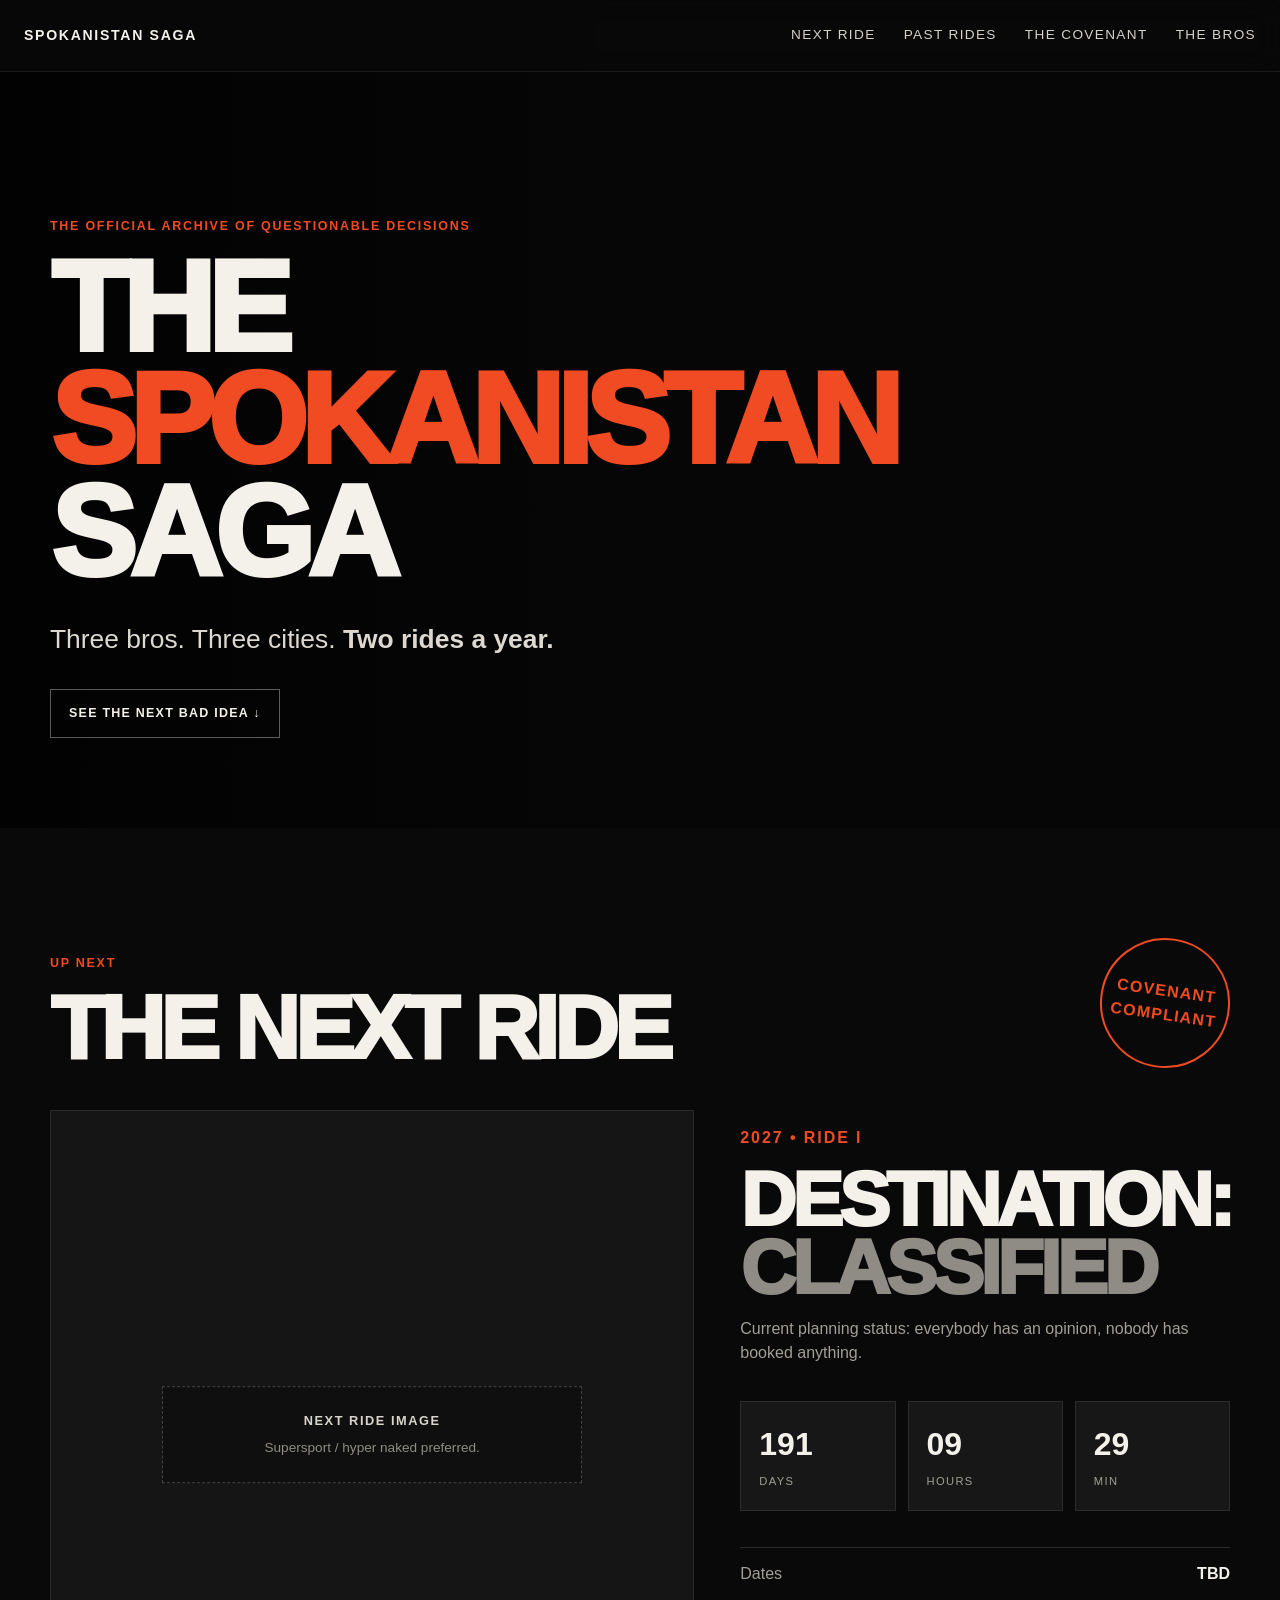
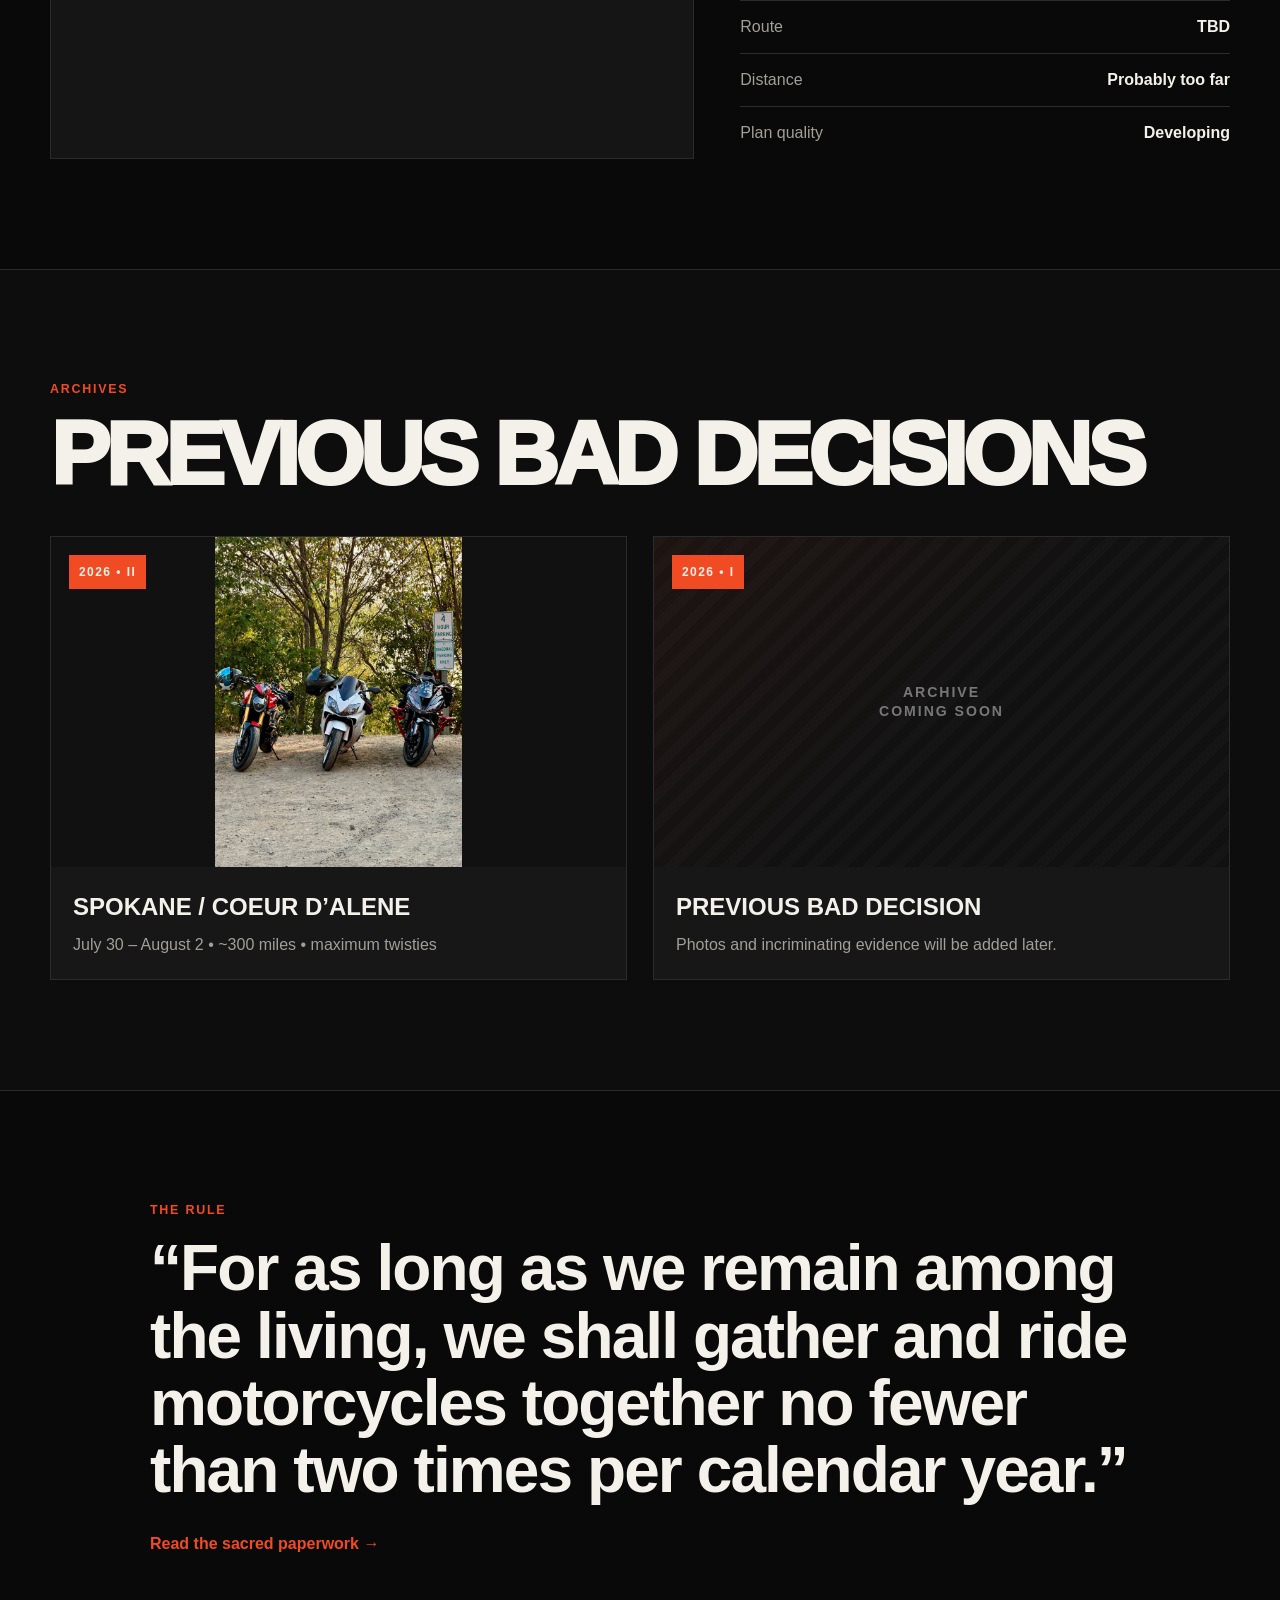
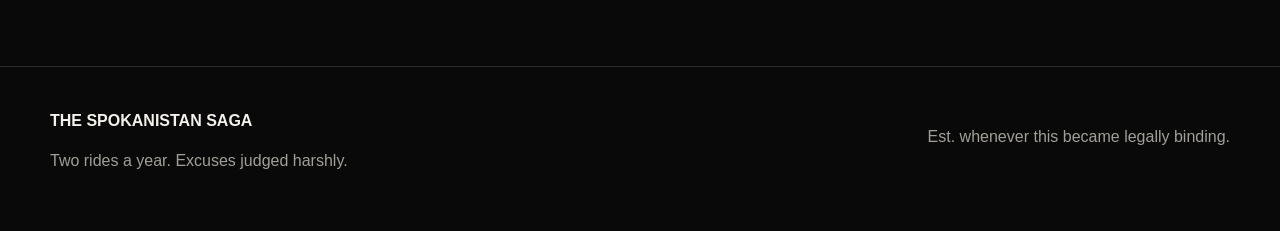
==== index.html @ ca787f43 "Update index.html" ====
<!doctype html>
<html lang="en">
<head>
  <meta charset="utf-8" />
  <meta name="viewport" content="width=device-width, initial-scale=1" />
  <meta name="theme-color" content="#090909" />

  <title>The Spokanistan Saga</title>

  <meta
    name="description"
    content="Three bros. Three cities. Two rides a year. The official archive of the Spokanistan Saga."
  />

  <link rel="stylesheet" href="style.css" />
</head>

<body>

  <header class="site-header">
    <a class="brand" href="index.html">SPOKANISTAN SAGA</a>

    <button class="menu-toggle" aria-label="Toggle menu">
      ☰
    </button>

    <nav class="nav">
      <a href="#next">Next Ride</a>
      <a href="#past">Past Rides</a>
      <a href="covenant.html">The Covenant</a>
      <a href="about.html">The Bros</a>
    </nav>
  </header>


  <main>

    <!-- HERO -->
    <section class="hero">

      <div
        class="hero-bg image-slot"
        data-image="images/2026-spokane-cda-hero.jpg">
      </div>

      <div class="hero-shade"></div>

      <div class="hero-copy wrap">

        <p class="eyebrow">
          THE OFFICIAL ARCHIVE OF QUESTIONABLE DECISIONS
        </p>

        <h1>
          THE<br>
          <span>SPOKANISTAN</span><br>
          SAGA
        </h1>

        <p class="tagline">
          Three bros. Three cities.
          <strong>Two rides a year.</strong>
        </p>

        <a class="button" href="#next">
          See the next bad idea ↓
        </a>

      </div>

    </section>


    <!-- NEXT RIDE -->
    <section id="next" class="section wrap">

      <div class="section-heading split">

        <div>
          <p class="eyebrow">UP NEXT</p>
          <h2>THE NEXT RIDE</h2>
        </div>

        <div class="stamp">
          COVENANT<br>
          COMPLIANT
        </div>

      </div>


      <div class="next-grid">

        <div
          class="next-card image-card image-slot"
          data-image="images/next-ride.jpg">

          <div class="image-note compact">
            <strong>NEXT RIDE IMAGE</strong>
            <span>Supersport / hyper naked preferred.</span>
          </div>

        </div>


        <div class="ride-brief">

          <p class="ride-number">
            2027 • RIDE I
          </p>

          <h3>
            DESTINATION:<br>
            <span>CLASSIFIED</span>
          </h3>

          <p class="muted">
            Current planning status: everybody has an opinion,
            nobody has booked anything.
          </p>


          <div
            class="countdown"
            data-date="2027-06-15T08:00:00-07:00">

            <div>
              <strong id="days">---</strong>
              <span>days</span>
            </div>

            <div>
              <strong id="hours">--</strong>
              <span>hours</span>
            </div>

            <div>
              <strong id="minutes">--</strong>
              <span>min</span>
            </div>

          </div>


          <dl class="stats">

            <div>
              <dt>Dates</dt>
              <dd>TBD</dd>
            </div>

            <div>
              <dt>Route</dt>
              <dd>TBD</dd>
            </div>

            <div>
              <dt>Distance</dt>
              <dd>Probably too far</dd>
            </div>

            <div>
              <dt>Plan quality</dt>
              <dd>Developing</dd>
            </div>

          </dl>

        </div>

      </div>

    </section>


    <!-- PAST RIDES -->
    <section id="past" class="section section-dark">

      <div class="wrap">

        <div class="section-heading">

          <p class="eyebrow">
            ARCHIVES
          </p>

          <h2>
            PREVIOUS BAD DECISIONS
          </h2>

        </div>


        <div class="ride-grid">

          <!-- SPOKANE / CDA -->
          <a
            class="ride-card"
            href="rides/2026-ride-2.html">

            <div
              class="card-photo"
              style="
                min-height: 330px;
                position: relative;
                background-image: url('images/2026-spokane-cda-bikes.jpg');
                background-size: contain;
                background-repeat: no-repeat;
                background-position: center;
                background-color: #111111;
              ">

              <span class="card-year">
                2026 • II
              </span>

            </div>


            <div class="card-copy">

              <h3>
                Spokane / Coeur d’Alene
              </h3>

              <p>
                July 30 – August 2 • ~300 miles • maximum twisties
              </p>

            </div>

          </a>


          <!-- PREVIOUS RIDE -->
          <div class="ride-card archive-card">

            <div class="card-photo archive-placeholder">

              <span class="card-year">
                2026 • I
              </span>

              <span class="archive-mark">
                ARCHIVE<br>
                COMING SOON
              </span>

            </div>


            <div class="card-copy">

              <h3>
                Previous bad decision
              </h3>

              <p>
                Photos and incriminating evidence will be added later.
              </p>

            </div>

          </div>

        </div>

      </div>

    </section>


    <!-- COVENANT -->
    <section class="section wrap manifesto">

      <p class="eyebrow">
        THE RULE
      </p>

      <blockquote>
        “For as long as we remain among the living,
        we shall gather and ride motorcycles together
        no fewer than two times per calendar year.”
      </blockquote>

      <a
        class="text-link"
        href="covenant.html">
        Read the sacred paperwork →
      </a>

    </section>

  </main>


  <!-- FOOTER -->
  <footer class="footer">

    <div class="wrap footer-grid">

      <div>

        <strong>
          THE SPOKANISTAN SAGA
        </strong>

        <p>
          Two rides a year. Excuses judged harshly.
        </p>

      </div>

      <p>
        Est. whenever this became legally binding.
      </p>

    </div>

  </footer>


  <script src="script.js"></script>

</body>
</html>
---- style.css ----
:root {
  --bg: #090909;
  --bg-2: #111111;
  --panel: #171717;
  --text: #f4f1ea;
  --muted: #a29f98;
  --line: #2b2b2b;
  --accent: #f04b23;
  --max: 1180px;
}

* { box-sizing: border-box; }
html { scroll-behavior: smooth; }
body {
  margin: 0;
  background: var(--bg);
  color: var(--text);
  font-family: Arial, Helvetica, sans-serif;
  line-height: 1.5;
}
a { color: inherit; text-decoration: none; }
img { max-width: 100%; display: block; }
.wrap { width: min(calc(100% - 40px), var(--max)); margin: 0 auto; }

.site-header {
  position: fixed;
  top: 0;
  left: 0;
  right: 0;
  z-index: 20;
  height: 72px;
  padding: 0 24px;
  display: flex;
  align-items: center;
  justify-content: space-between;
  border-bottom: 1px solid rgba(255,255,255,.08);
  background: rgba(9,9,9,.82);
  backdrop-filter: blur(14px);
}
.brand { font-weight: 900; letter-spacing: .12em; font-size: .88rem; }
.nav { display: flex; gap: 28px; font-size: .85rem; text-transform: uppercase; letter-spacing: .1em; }
.nav a { color: #d4d1ca; }
.nav a:hover { color: white; }
.menu-toggle { display: none; background: none; color: white; border: 0; font-size: 1.4rem; }

.hero {
  min-height: 92vh;
  position: relative;
  display: grid;
  align-items: end;
  overflow: hidden;
}
.hero-bg {
  position: absolute;
  inset: 0;
  background:
    radial-gradient(circle at 70% 35%, rgba(240,75,35,.18), transparent 27%),
    linear-gradient(120deg, #202020 0%, #111 45%, #050505 100%);
  background-size: cover;
  background-position: center;
}
.hero-shade {
  position: absolute;
  inset: 0;
  background: linear-gradient(90deg, rgba(0,0,0,.78) 0%, rgba(0,0,0,.35) 52%, rgba(0,0,0,.35) 100%), linear-gradient(0deg, #090909 0%, transparent 38%);
}
.hero-copy { position: relative; z-index: 2; padding: 150px 0 90px; }
.eyebrow { margin: 0 0 16px; color: var(--accent); font-weight: 900; letter-spacing: .14em; font-size: .78rem; }
.hero h1, h2, .ride-brief h3 {
  text-transform: uppercase;
  letter-spacing: -.055em;
  line-height: .88;
  margin: 0;
  font-weight: 950;
}
.hero h1 { font-size: clamp(4rem, 10vw, 9rem); max-width: 900px; }
.hero h1 span { color: var(--accent); }
.tagline { font-size: clamp(1.15rem, 2.2vw, 1.65rem); margin: 30px 0; color: #ddd9d1; }
.button {
  display: inline-block;
  border: 1px solid rgba(255,255,255,.35);
  padding: 14px 18px;
  text-transform: uppercase;
  letter-spacing: .1em;
  font-size: .78rem;
  font-weight: 800;
}
.button:hover { background: var(--text); color: var(--bg); }

.section { padding: 110px 0; }
.section-dark { padding: 110px 0; background: #0d0d0d; border-block: 1px solid var(--line); }
.section-heading { margin-bottom: 42px; }
.section-heading h2 { font-size: clamp(2.6rem, 7vw, 5.8rem); }
.split { display: flex; justify-content: space-between; align-items: end; gap: 32px; }
.stamp {
  width: 130px;
  height: 130px;
  border: 2px solid var(--accent);
  border-radius: 50%;
  color: var(--accent);
  display: grid;
  place-items: center;
  text-align: center;
  font-weight: 900;
  letter-spacing: .08em;
  transform: rotate(8deg);
}

.next-grid { display: grid; grid-template-columns: 1.25fr .75fr; gap: 46px; align-items: stretch; }
.image-card { min-height: 520px; border: 1px solid var(--line); }
.image-slot {
  background-color: #151515;
  background-size: cover;
  background-position: center;
  position: relative;
}
.image-note {
  position: absolute;
  inset: 50% auto auto 50%;
  transform: translate(-50%,-50%);
  text-align: center;
  width: min(80%, 420px);
  color: #8f8c86;
  border: 1px dashed #444;
  padding: 24px;
  background: rgba(0,0,0,.28);
}
.image-note strong { display:block; color:#d9d5cc; letter-spacing:.12em; font-size:.8rem; margin-bottom:8px; }
.image-note.compact { font-size:.85rem; }
.ride-number { color: var(--accent); font-weight: 900; letter-spacing: .12em; }
.ride-brief h3 { font-size: clamp(3rem, 6vw, 5.5rem); }
.ride-brief h3 span { color: #8f8c86; }
.muted { color: var(--muted); }
.countdown { display: grid; grid-template-columns: repeat(3, 1fr); gap: 12px; margin: 36px 0; }
.countdown div { padding: 18px; background: var(--panel); border: 1px solid var(--line); }
.countdown strong { display:block; font-size:2rem; }
.countdown span { color:var(--muted); text-transform:uppercase; font-size:.7rem; letter-spacing:.12em; }
.stats { margin: 0; }
.stats div { display:flex; justify-content:space-between; gap:16px; padding:14px 0; border-top:1px solid var(--line); }
.stats dt { color:var(--muted); }
.stats dd { margin:0; text-align:right; font-weight:700; }

.ride-grid { display:grid; grid-template-columns:repeat(2,1fr); gap:26px; }
.ride-card { background:var(--panel); border:1px solid var(--line); transition:.2s ease; }
.ride-card:hover { transform: translateY(-4px); border-color:#444; }
.card-photo { min-height:330px; background:linear-gradient(135deg,#222,#0b0b0b); }
.card-year { position:absolute; left:18px; top:18px; padding:8px 10px; background:var(--accent); font-size:.75rem; font-weight:900; letter-spacing:.12em; }
.card-copy { padding:22px; }
.card-copy h3 { margin:0 0 8px; text-transform:uppercase; font-size:1.5rem; }
.card-copy p { margin:0; color:var(--muted); }

.manifesto { max-width: 980px; }
blockquote { margin: 0; font-size: clamp(2rem, 5vw, 4rem); line-height: 1.05; font-weight: 900; letter-spacing: -.03em; }
.text-link { display:inline-block; margin-top:28px; color:var(--accent); font-weight:800; }

.footer { border-top:1px solid var(--line); padding:42px 0; color:var(--muted); }
.footer strong { color:var(--text); }
.footer-grid { display:flex; justify-content:space-between; gap:28px; }

.page-hero { padding: 160px 0 70px; border-bottom:1px solid var(--line); }
.page-hero h1 { font-size:clamp(3.3rem,8vw,7rem); line-height:.9; margin:0; text-transform:uppercase; letter-spacing:-.05em; }
.prose { width:min(calc(100% - 40px), 850px); margin:0 auto; padding:80px 0 120px; }
.prose p { color:#d0ccc4; font-size:1.08rem; }
.prose h2 { margin-top:56px; font-size:2.3rem; }
.signature-grid { display:grid; grid-template-columns:repeat(3,1fr); gap:24px; margin-top:60px; }
.signature { border-top:1px solid #777; padding-top:10px; color:var(--muted); }

.ride-page-grid { display:grid; grid-template-columns: 1fr 1fr; gap:28px; }
.ride-page-grid .image-card { min-height:360px; }

@media (max-width: 760px) {
  .site-header { height:64px; }
  .menu-toggle { display:block; }
  .nav { display:none; position:absolute; top:64px; left:0; right:0; padding:20px 24px; background:#0b0b0b; border-bottom:1px solid var(--line); flex-direction:column; gap:18px; }
  .nav.open { display:flex; }
  .hero { min-height: 88vh; }
  .hero-copy { padding-bottom:60px; }
  .section, .section-dark { padding:80px 0; }
  .next-grid, .ride-grid, .ride-page-grid { grid-template-columns:1fr; }
  .image-card { min-height:360px; }
  .split { align-items:flex-start; }
  .stamp { width:92px; height:92px; font-size:.7rem; flex:0 0 auto; }
  .footer-grid { flex-direction:column; }
  .signature-grid { grid-template-columns:1fr; gap:40px; }
}

.page-lead {
  max-width: 760px;
  margin: 24px 0 0;
  color: var(--muted);
  font-size: clamp(1.05rem, 2vw, 1.35rem);
}
.ride-main-photo { min-height: 560px; background-position: center 56%; }
.gallery-landscape { background-position: center 56%; }
.gallery-portrait { background-position: center 42%; }
.archive-placeholder {
  min-height: 330px;
  position: relative;
  display: grid;
  place-items: center;
  background:
    linear-gradient(135deg, rgba(240,75,35,.06), transparent 55%),
    repeating-linear-gradient(-45deg, #111 0, #111 10px, #151515 10px, #151515 20px);
}
.archive-mark {
  color: #777;
  font-weight: 900;
  letter-spacing: .14em;
  text-align: center;
  line-height: 1.35;
  font-size: .88rem;
}
.archive-card { cursor: default; }
.archive-card:hover { transform: none; border-color: var(--line); }

@media (max-width: 760px) {
  .ride-main-photo { min-height: 390px; }
}
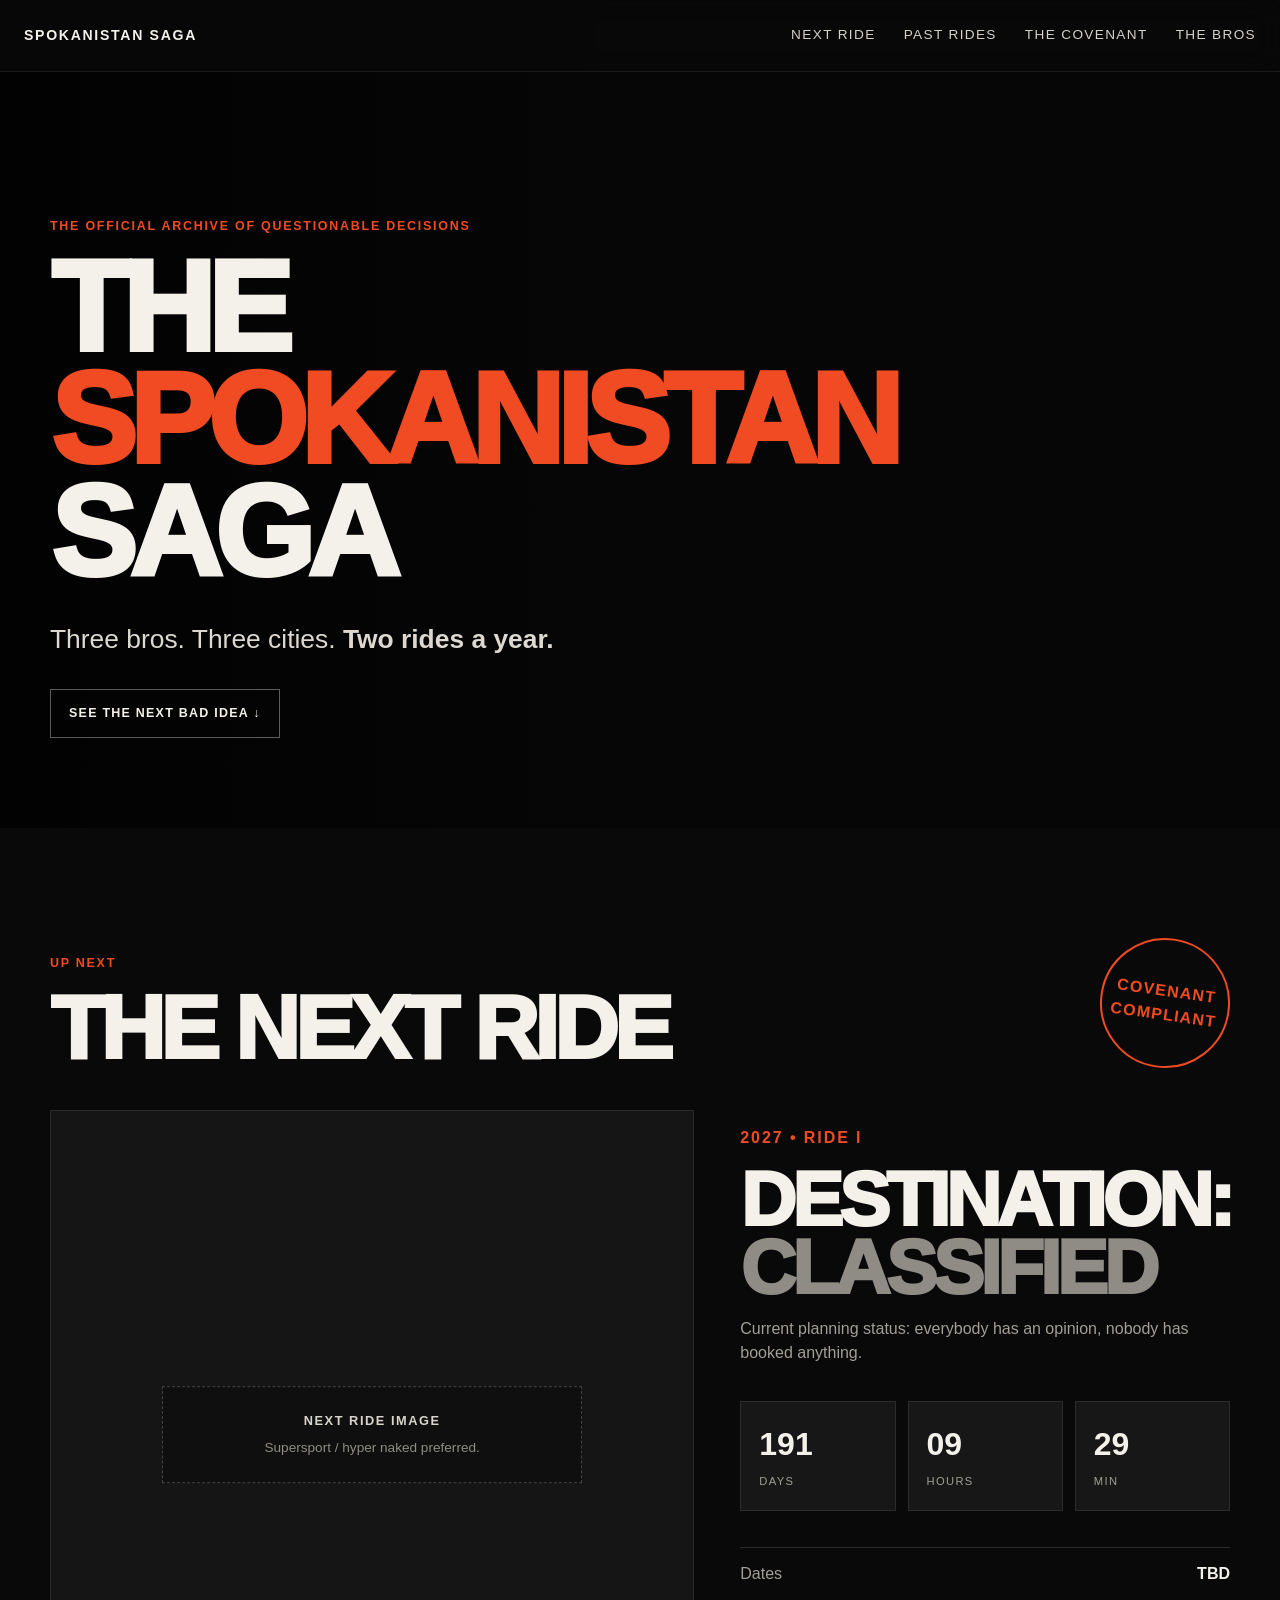
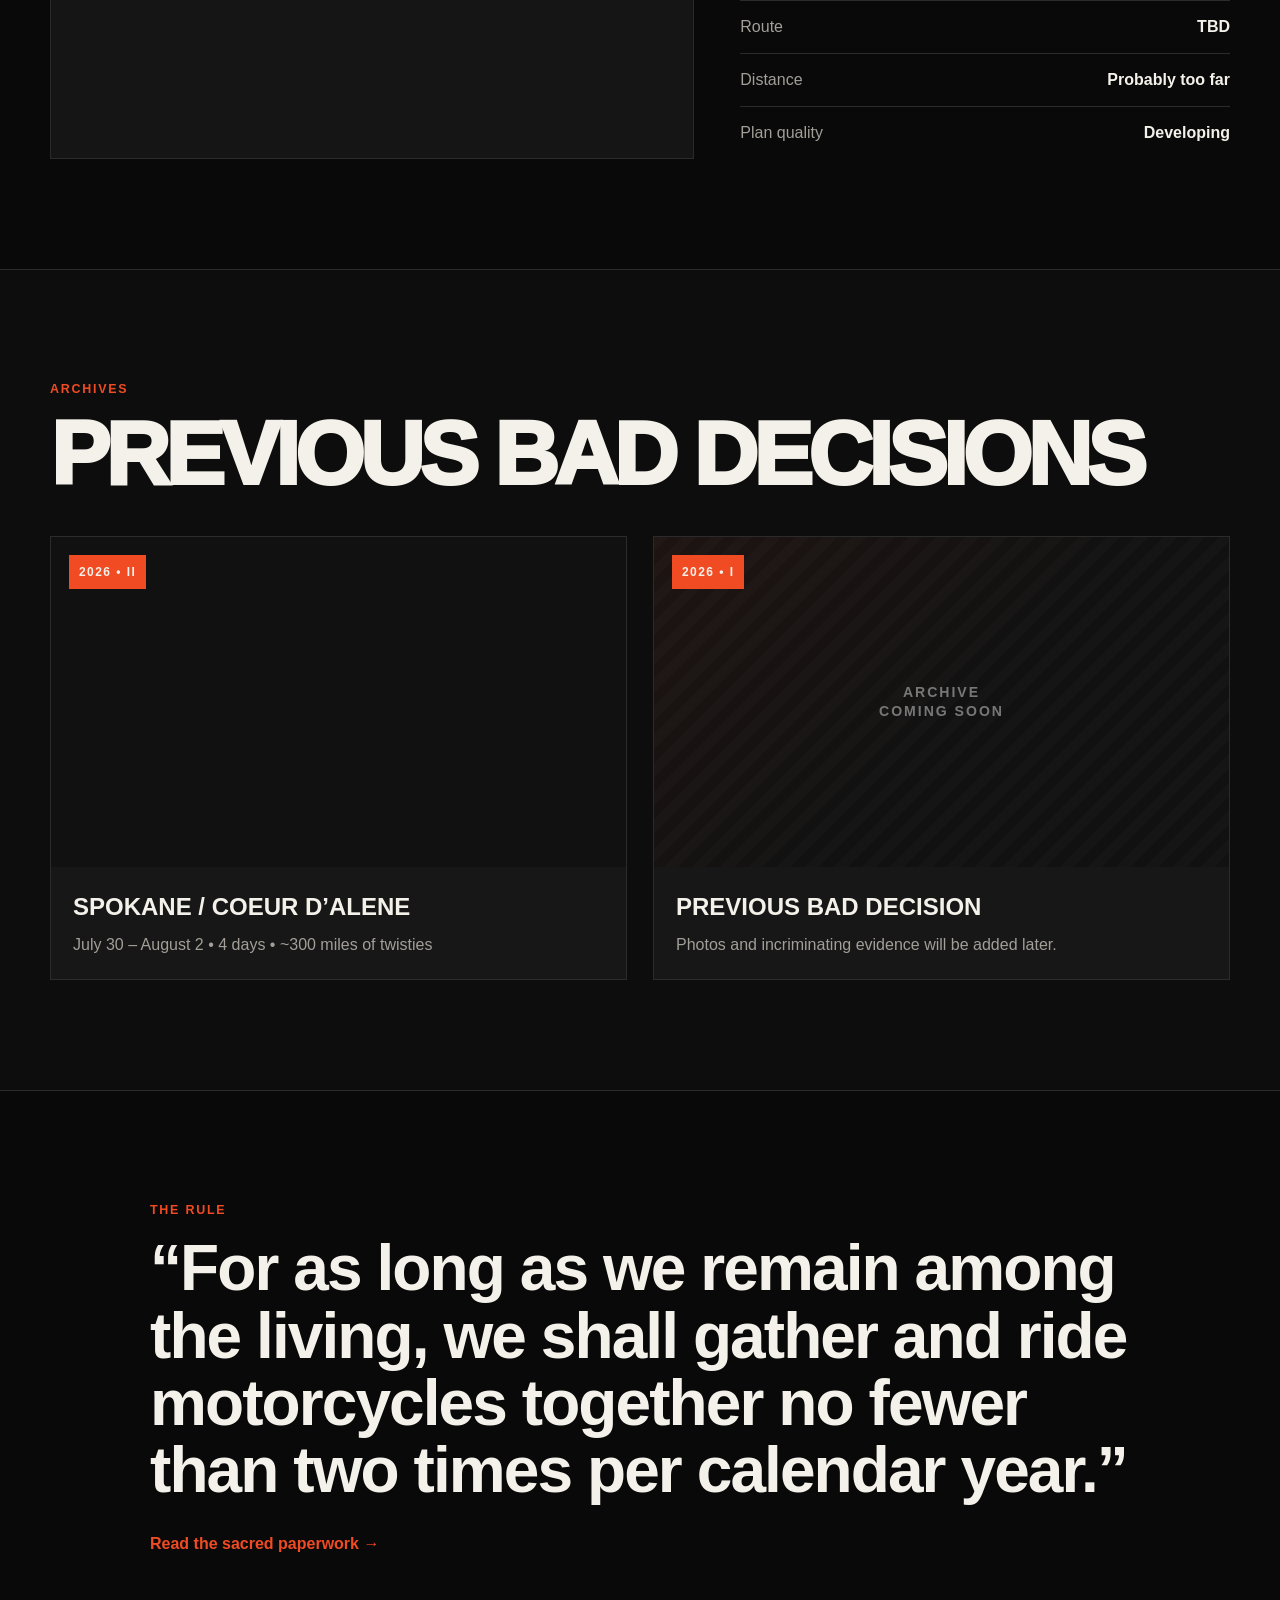
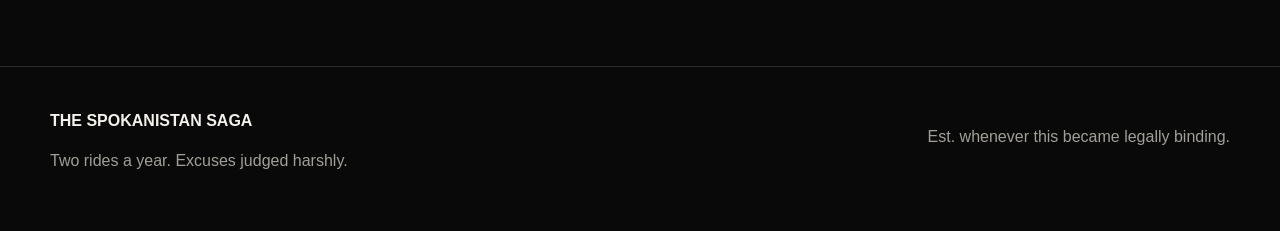
==== commit c3ced6c5: "Update index.html" ====
--- a/index.html
+++ b/index.html
@@ -4,25 +4,19 @@
   <meta charset="utf-8" />
   <meta name="viewport" content="width=device-width, initial-scale=1" />
   <meta name="theme-color" content="#090909" />
-
   <title>The Spokanistan Saga</title>
-
   <meta
     name="description"
     content="Three bros. Three cities. Two rides a year. The official archive of the Spokanistan Saga."
   />
-
   <link rel="stylesheet" href="style.css" />
 </head>
-
 <body>
 
   <header class="site-header">
     <a class="brand" href="index.html">SPOKANISTAN SAGA</a>
 
-    <button class="menu-toggle" aria-label="Toggle menu">
-      ☰
-    </button>
+    <button class="menu-toggle" aria-label="Toggle menu">☰</button>
 
     <nav class="nav">
       <a href="#next">Next Ride</a>
@@ -32,295 +26,120 @@
     </nav>
   </header>
 
-
   <main>
 
-    <!-- HERO -->
     <section class="hero">
-
-      <div
-        class="hero-bg image-slot"
-        data-image="images/2026-spokane-cda-hero.jpg">
-      </div>
-
+      <div class="hero-bg image-slot" data-image="images/2026-spokane-cda-hero.jpg"></div>
       <div class="hero-shade"></div>
 
       <div class="hero-copy wrap">
-
-        <p class="eyebrow">
-          THE OFFICIAL ARCHIVE OF QUESTIONABLE DECISIONS
-        </p>
-
-        <h1>
-          THE<br>
-          <span>SPOKANISTAN</span><br>
-          SAGA
-        </h1>
-
-        <p class="tagline">
-          Three bros. Three cities.
-          <strong>Two rides a year.</strong>
-        </p>
-
-        <a class="button" href="#next">
-          See the next bad idea ↓
-        </a>
-
+        <p class="eyebrow">THE OFFICIAL ARCHIVE OF QUESTIONABLE DECISIONS</p>
+        <h1>THE<br><span>SPOKANISTAN</span><br>SAGA</h1>
+        <p class="tagline">Three bros. Three cities. <strong>Two rides a year.</strong></p>
+        <a class="button" href="#next">See the next bad idea ↓</a>
       </div>
-
     </section>
 
-
-    <!-- NEXT RIDE -->
     <section id="next" class="section wrap">
-
       <div class="section-heading split">
-
         <div>
           <p class="eyebrow">UP NEXT</p>
           <h2>THE NEXT RIDE</h2>
         </div>
-
-        <div class="stamp">
-          COVENANT<br>
-          COMPLIANT
-        </div>
-
+        <div class="stamp">COVENANT<br>COMPLIANT</div>
       </div>
 
-
       <div class="next-grid">
-
-        <div
-          class="next-card image-card image-slot"
-          data-image="images/next-ride.jpg">
-
+        <div class="next-card image-card image-slot" data-image="images/next-ride.jpg">
           <div class="image-note compact">
             <strong>NEXT RIDE IMAGE</strong>
             <span>Supersport / hyper naked preferred.</span>
           </div>
-
         </div>
 
+        <div class="ride-brief">
+          <p class="ride-number">2027 • RIDE I</p>
+          <h3>DESTINATION:<br><span>CLASSIFIED</span></h3>
+          <p class="muted">Current planning status: everybody has an opinion, nobody has booked anything.</p>
 
-        <div class="ride-brief">
-
-          <p class="ride-number">
-            2027 • RIDE I
-          </p>
-
-          <h3>
-            DESTINATION:<br>
-            <span>CLASSIFIED</span>
-          </h3>
-
-          <p class="muted">
-            Current planning status: everybody has an opinion,
-            nobody has booked anything.
-          </p>
-
-
-          <div
-            class="countdown"
-            data-date="2027-06-15T08:00:00-07:00">
-
-            <div>
-              <strong id="days">---</strong>
-              <span>days</span>
-            </div>
-
-            <div>
-              <strong id="hours">--</strong>
-              <span>hours</span>
-            </div>
-
-            <div>
-              <strong id="minutes">--</strong>
-              <span>min</span>
-            </div>
-
+          <div class="countdown" data-date="2027-06-15T08:00:00-07:00">
+            <div><strong id="days">---</strong><span>days</span></div>
+            <div><strong id="hours">--</strong><span>hours</span></div>
+            <div><strong id="minutes">--</strong><span>min</span></div>
           </div>
 
+          <dl class="stats">
+            <div><dt>Dates</dt><dd>TBD</dd></div>
+            <div><dt>Route</dt><dd>TBD</dd></div>
+            <div><dt>Distance</dt><dd>Probably too far</dd></div>
+            <div><dt>Plan quality</dt><dd>Developing</dd></div>
+          </dl>
+        </div>
+      </div>
+    </section>
 
-          <dl class="stats">
-
-            <div>
-              <dt>Dates</dt>
-              <dd>TBD</dd>
-            </div>
-
-            <div>
-              <dt>Route</dt>
-              <dd>TBD</dd>
-            </div>
-
-            <div>
-              <dt>Distance</dt>
-              <dd>Probably too far</dd>
-            </div>
-
-            <div>
-              <dt>Plan quality</dt>
-              <dd>Developing</dd>
-            </div>
-
-          </dl>
-
+    <section id="past" class="section section-dark">
+      <div class="wrap">
+        <div class="section-heading">
+          <p class="eyebrow">ARCHIVES</p>
+          <h2>PREVIOUS BAD DECISIONS</h2>
         </div>
 
-      </div>
-
-    </section>
-
-
-    <!-- PAST RIDES -->
-    <section id="past" class="section section-dark">
-
-      <div class="wrap">
-
-        <div class="section-heading">
-
-          <p class="eyebrow">
-            ARCHIVES
-          </p>
-
-          <h2>
-            PREVIOUS BAD DECISIONS
-          </h2>
-
-        </div>
-
-
         <div class="ride-grid">
-
-          <!-- SPOKANE / CDA -->
-          <a
-            class="ride-card"
-            href="rides/2026-ride-2.html">
-
+          <a class="ride-card" href="rides/2026-ride-2.html">
             <div
               class="card-photo"
               style="
                 min-height: 330px;
                 position: relative;
-                background-image: url('images/2026-spokane-cda-bikes.jpg');
+                background-image: url('images/2026-spokane-cda-card.jpg');
                 background-size: contain;
                 background-repeat: no-repeat;
                 background-position: center;
                 background-color: #111111;
-              ">
-
-              <span class="card-year">
-                2026 • II
-              </span>
-
+              "
+            >
+              <span class="card-year">2026 • II</span>
             </div>
 
-
             <div class="card-copy">
-
-              <h3>
-                Spokane / Coeur d’Alene
-              </h3>
-
-              <p>
-                July 30 – August 2 • ~300 miles • maximum twisties
-              </p>
-
+              <h3>Spokane / Coeur d’Alene</h3>
+              <p>July 30 – August 2 • 4 days • ~300 miles of twisties</p>
             </div>
-
           </a>
 
-
-          <!-- PREVIOUS RIDE -->
           <div class="ride-card archive-card">
-
             <div class="card-photo archive-placeholder">
-
-              <span class="card-year">
-                2026 • I
-              </span>
-
-              <span class="archive-mark">
-                ARCHIVE<br>
-                COMING SOON
-              </span>
-
+              <span class="card-year">2026 • I</span>
+              <span class="archive-mark">ARCHIVE<br>COMING SOON</span>
             </div>
-
-
             <div class="card-copy">
-
-              <h3>
-                Previous bad decision
-              </h3>
-
-              <p>
-                Photos and incriminating evidence will be added later.
-              </p>
-
+              <h3>Previous bad decision</h3>
+              <p>Photos and incriminating evidence will be added later.</p>
             </div>
-
           </div>
-
         </div>
-
       </div>
-
     </section>
 
-
-    <!-- COVENANT -->
     <section class="section wrap manifesto">
-
-      <p class="eyebrow">
-        THE RULE
-      </p>
-
-      <blockquote>
-        “For as long as we remain among the living,
-        we shall gather and ride motorcycles together
-        no fewer than two times per calendar year.”
-      </blockquote>
-
-      <a
-        class="text-link"
-        href="covenant.html">
-        Read the sacred paperwork →
-      </a>
-
+      <p class="eyebrow">THE RULE</p>
+      <blockquote>“For as long as we remain among the living, we shall gather and ride motorcycles together no fewer than two times per calendar year.”</blockquote>
+      <a class="text-link" href="covenant.html">Read the sacred paperwork →</a>
     </section>
 
   </main>
 
-
-  <!-- FOOTER -->
   <footer class="footer">
-
     <div class="wrap footer-grid">
-
       <div>
-
-        <strong>
-          THE SPOKANISTAN SAGA
-        </strong>
-
-        <p>
-          Two rides a year. Excuses judged harshly.
-        </p>
-
+        <strong>THE SPOKANISTAN SAGA</strong>
+        <p>Two rides a year. Excuses judged harshly.</p>
       </div>
-
-      <p>
-        Est. whenever this became legally binding.
-      </p>
-
+      <p>Est. whenever this became legally binding.</p>
     </div>
-
   </footer>
 
-
   <script src="script.js"></script>
-
 </body>
 </html>
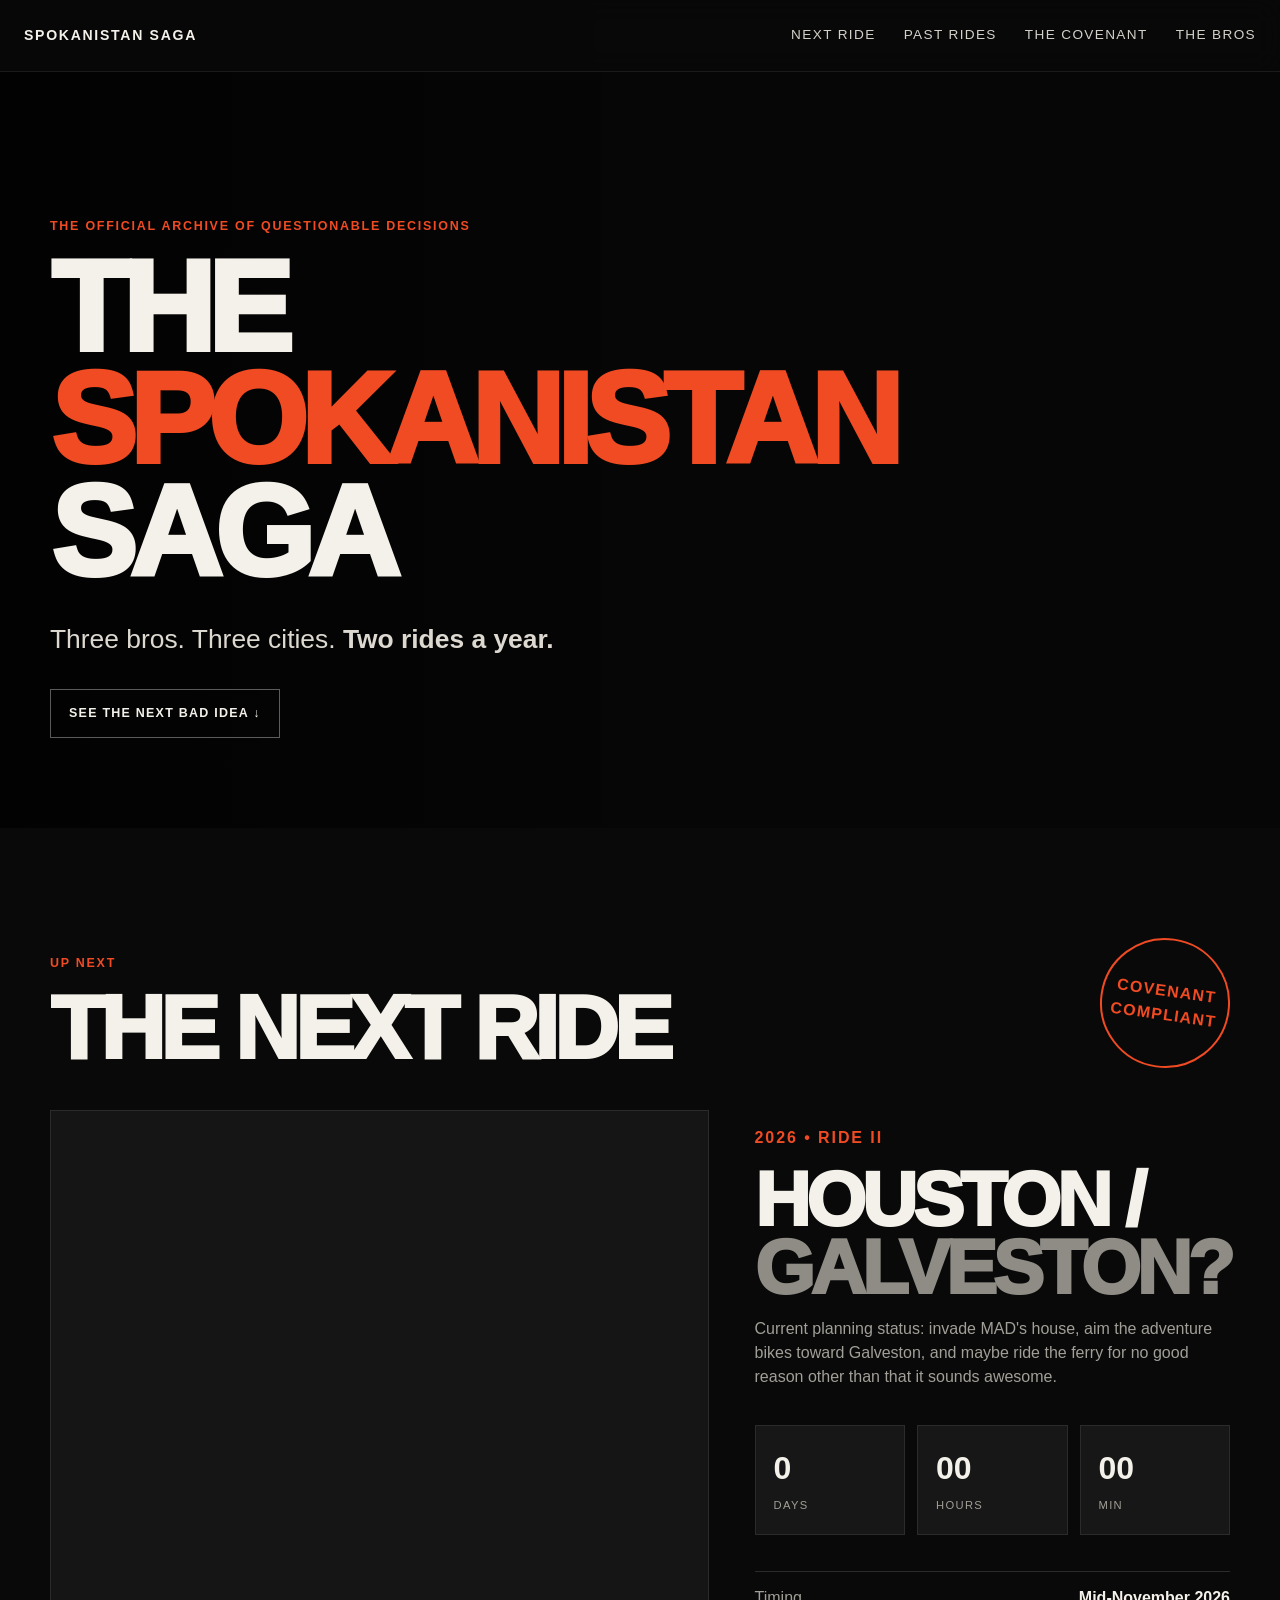
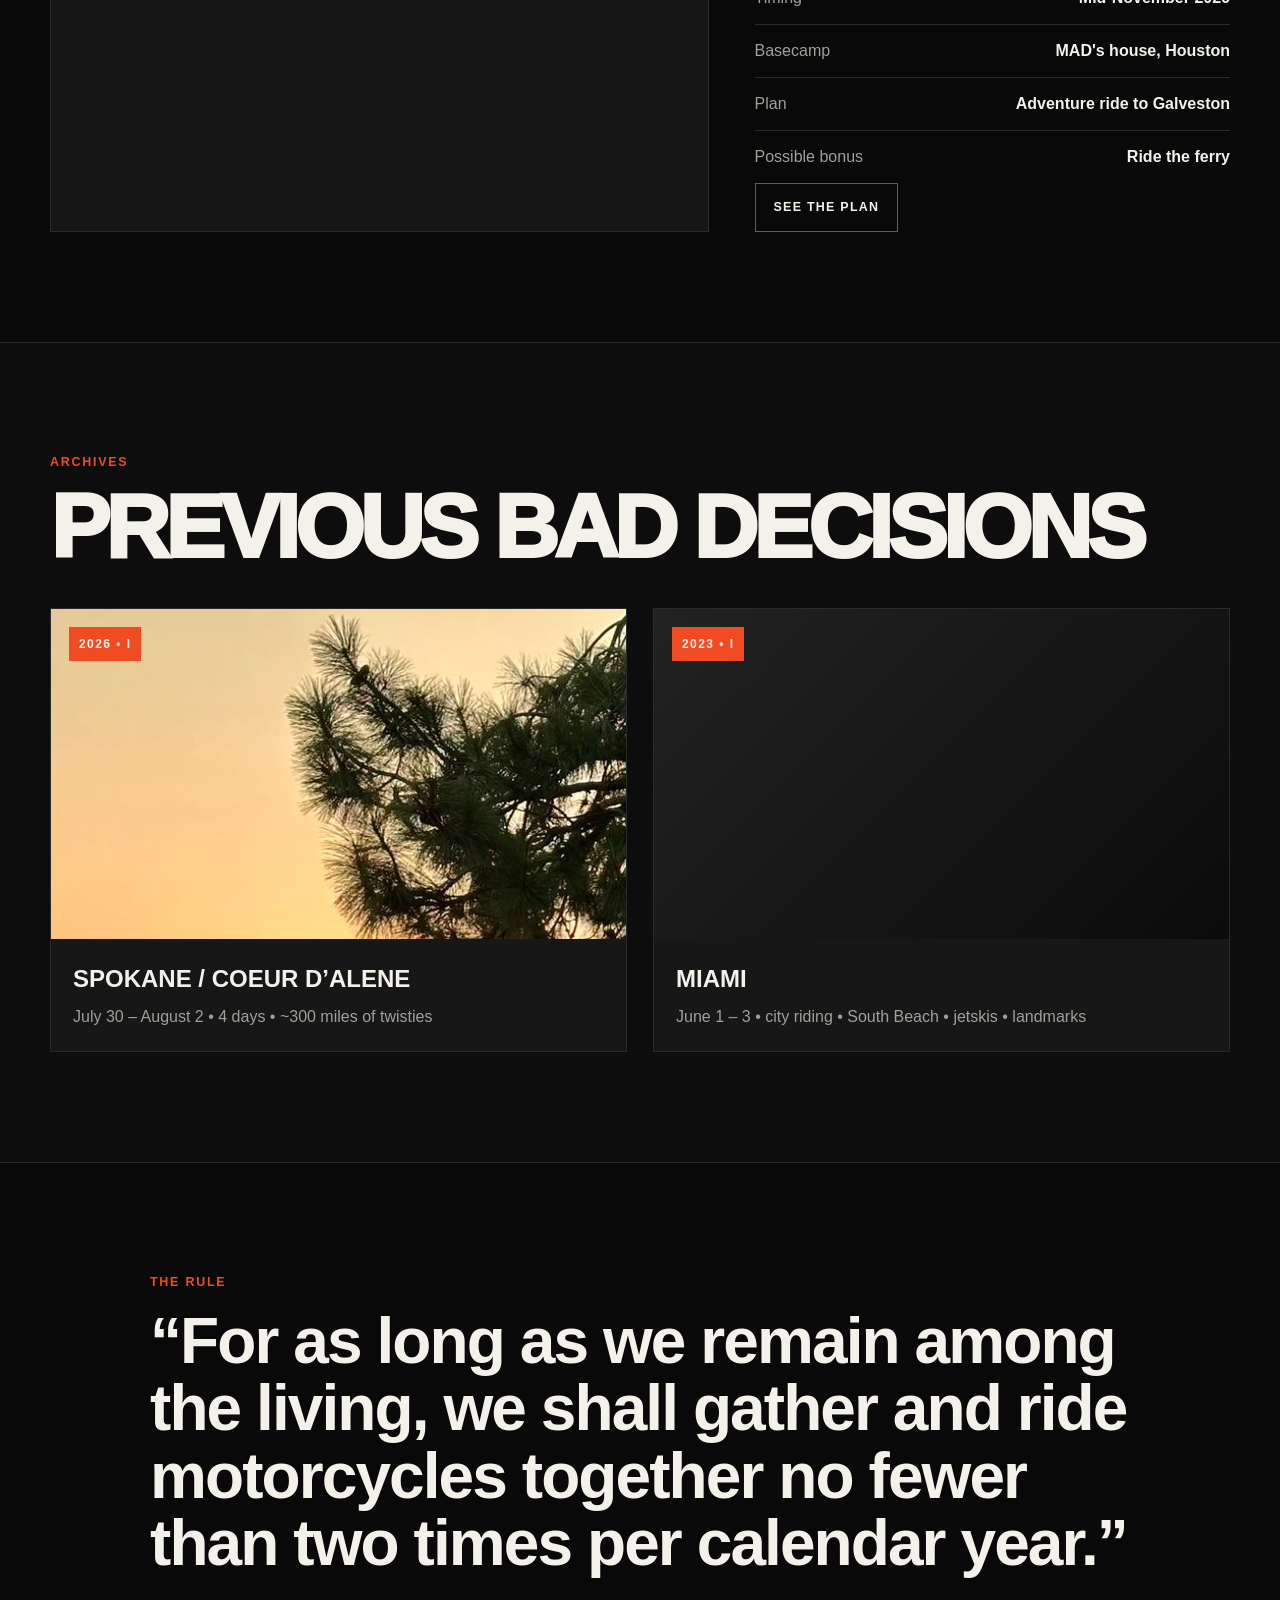
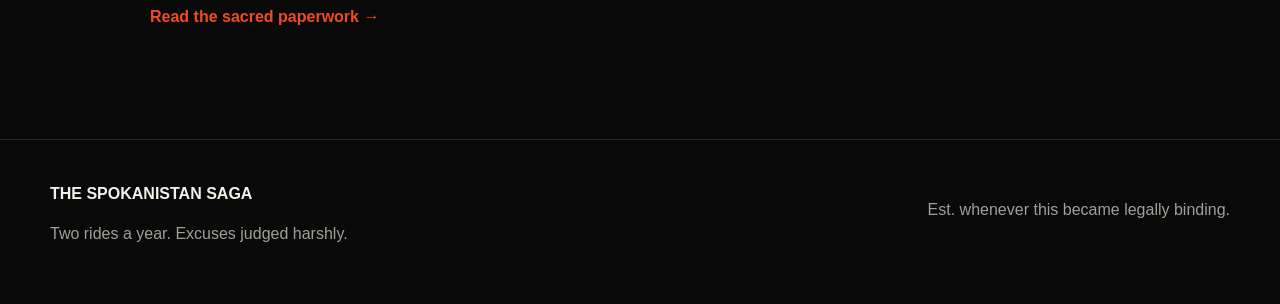
==== commit 3f6dce02: "Add Miami ride and upcoming Texas ride 1" ====
--- a/index.html
+++ b/index.html
@@ -5,19 +5,14 @@
   <meta name="viewport" content="width=device-width, initial-scale=1" />
   <meta name="theme-color" content="#090909" />
   <title>The Spokanistan Saga</title>
-  <meta
-    name="description"
-    content="Three bros. Three cities. Two rides a year. The official archive of the Spokanistan Saga."
-  />
+  <meta name="description" content="Three bros. Three cities. Two rides a year. The official archive of the Spokanistan Saga." />
   <link rel="stylesheet" href="style.css" />
 </head>
 <body>
 
   <header class="site-header">
     <a class="brand" href="index.html">SPOKANISTAN SAGA</a>
-
     <button class="menu-toggle" aria-label="Toggle menu">☰</button>
-
     <nav class="nav">
       <a href="#next">Next Ride</a>
       <a href="#past">Past Rides</a>
@@ -27,11 +22,9 @@
   </header>
 
   <main>
-
     <section class="hero">
       <div class="hero-bg image-slot" data-image="images/2026-spokane-cda-hero.jpg"></div>
       <div class="hero-shade"></div>
-
       <div class="hero-copy wrap">
         <p class="eyebrow">THE OFFICIAL ARCHIVE OF QUESTIONABLE DECISIONS</p>
         <h1>THE<br><span>SPOKANISTAN</span><br>SAGA</h1>
@@ -50,30 +43,27 @@
       </div>
 
       <div class="next-grid">
-        <div class="next-card image-card image-slot" data-image="images/next-ride.jpg">
-          <div class="image-note compact">
-            <strong>NEXT RIDE IMAGE</strong>
-            <span>Supersport / hyper naked preferred.</span>
-          </div>
-        </div>
+        <div class="next-card image-card image-slot" data-image="images/2026-texas-adv.png"></div>
 
         <div class="ride-brief">
-          <p class="ride-number">2027 • RIDE I</p>
-          <h3>DESTINATION:<br><span>CLASSIFIED</span></h3>
-          <p class="muted">Current planning status: everybody has an opinion, nobody has booked anything.</p>
+          <p class="ride-number">2026 • RIDE II</p>
+          <h3>HOUSTON /<br><span>GALVESTON?</span></h3>
+          <p class="muted">Current planning status: invade MAD's house, aim the adventure bikes toward Galveston, and maybe ride the ferry for no good reason other than that it sounds awesome.</p>
 
-          <div class="countdown" data-date="2027-06-15T08:00:00-07:00">
+          <div class="countdown" data-date="2026-11-15T08:00:00-08:00">
             <div><strong id="days">---</strong><span>days</span></div>
             <div><strong id="hours">--</strong><span>hours</span></div>
             <div><strong id="minutes">--</strong><span>min</span></div>
           </div>
 
           <dl class="stats">
-            <div><dt>Dates</dt><dd>TBD</dd></div>
-            <div><dt>Route</dt><dd>TBD</dd></div>
-            <div><dt>Distance</dt><dd>Probably too far</dd></div>
-            <div><dt>Plan quality</dt><dd>Developing</dd></div>
+            <div><dt>Timing</dt><dd>Mid-November 2026</dd></div>
+            <div><dt>Basecamp</dt><dd>MAD's house, Houston</dd></div>
+            <div><dt>Plan</dt><dd>Adventure ride to Galveston</dd></div>
+            <div><dt>Possible bonus</dt><dd>Ride the ferry</dd></div>
           </dl>
+
+          <a class="button" href="rides/2026-ride-2.html">See the plan</a>
         </div>
       </div>
     </section>
@@ -86,38 +76,25 @@
         </div>
 
         <div class="ride-grid">
-          <a class="ride-card" href="rides/2026-ride-2.html">
-            <div
-              class="card-photo"
-              style="
-                min-height: 330px;
-                position: relative;
-                background-image: url('images/2026-spokane-cda-card.jpg');
-                background-size: contain;
-                background-repeat: no-repeat;
-                background-position: center;
-                background-color: #111111;
-              "
-            >
-              <span class="card-year">2026 • II</span>
+          <a class="ride-card" href="rides/2026-ride-1.html">
+            <div class="card-photo image-slot" data-image="images/2026-spokane-cda-hero.jpg">
+              <span class="card-year">2026 • I</span>
             </div>
-
             <div class="card-copy">
               <h3>Spokane / Coeur d’Alene</h3>
               <p>July 30 – August 2 • 4 days • ~300 miles of twisties</p>
             </div>
           </a>
 
-          <div class="ride-card archive-card">
-            <div class="card-photo archive-placeholder">
-              <span class="card-year">2026 • I</span>
-              <span class="archive-mark">ARCHIVE<br>COMING SOON</span>
+          <a class="ride-card" href="rides/2023-ride-1.html">
+            <div class="card-photo image-slot" data-image="images/2023-miami-card.png">
+              <span class="card-year">2023 • I</span>
             </div>
             <div class="card-copy">
-              <h3>Previous bad decision</h3>
-              <p>Photos and incriminating evidence will be added later.</p>
+              <h3>Miami</h3>
+              <p>June 1 – 3 • city riding • South Beach • jetskis • landmarks</p>
             </div>
-          </div>
+          </a>
         </div>
       </div>
     </section>
@@ -127,7 +104,6 @@
       <blockquote>“For as long as we remain among the living, we shall gather and ride motorcycles together no fewer than two times per calendar year.”</blockquote>
       <a class="text-link" href="covenant.html">Read the sacred paperwork →</a>
     </section>
-
   </main>
 
   <footer class="footer">
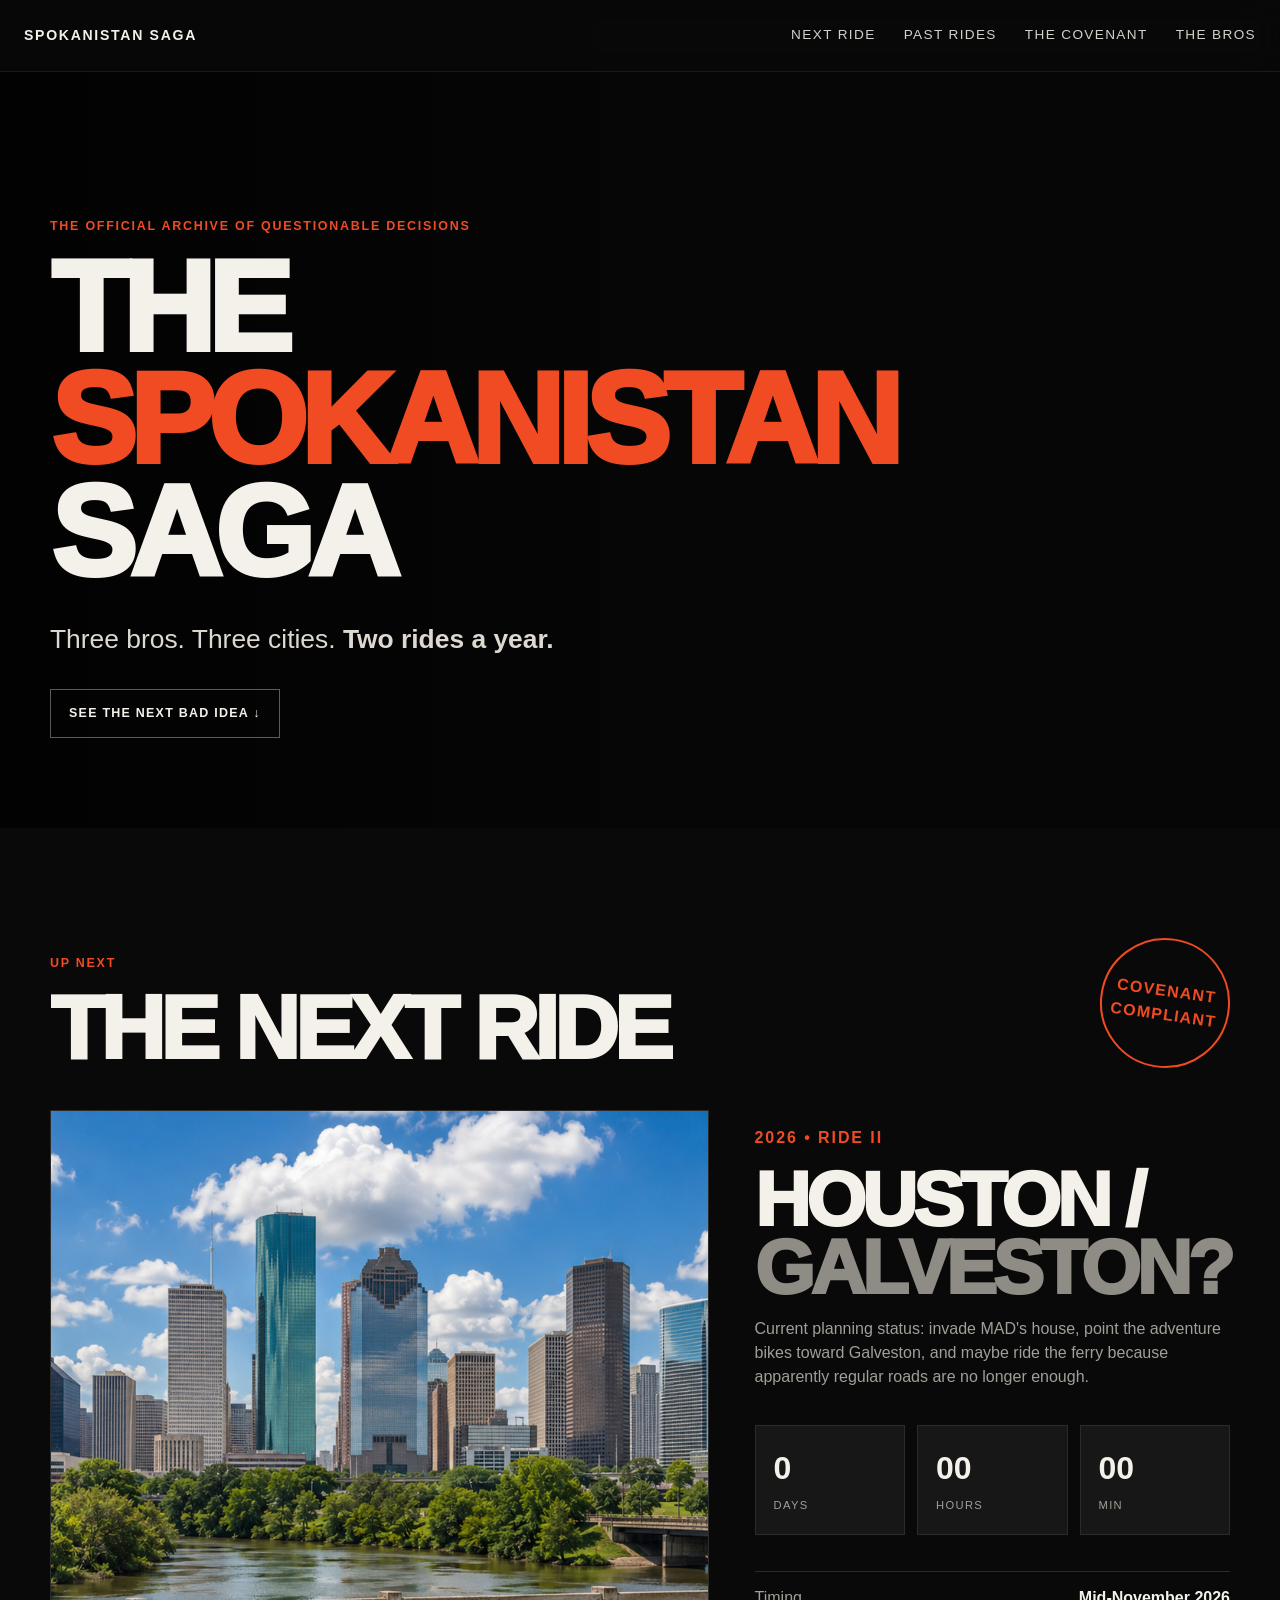
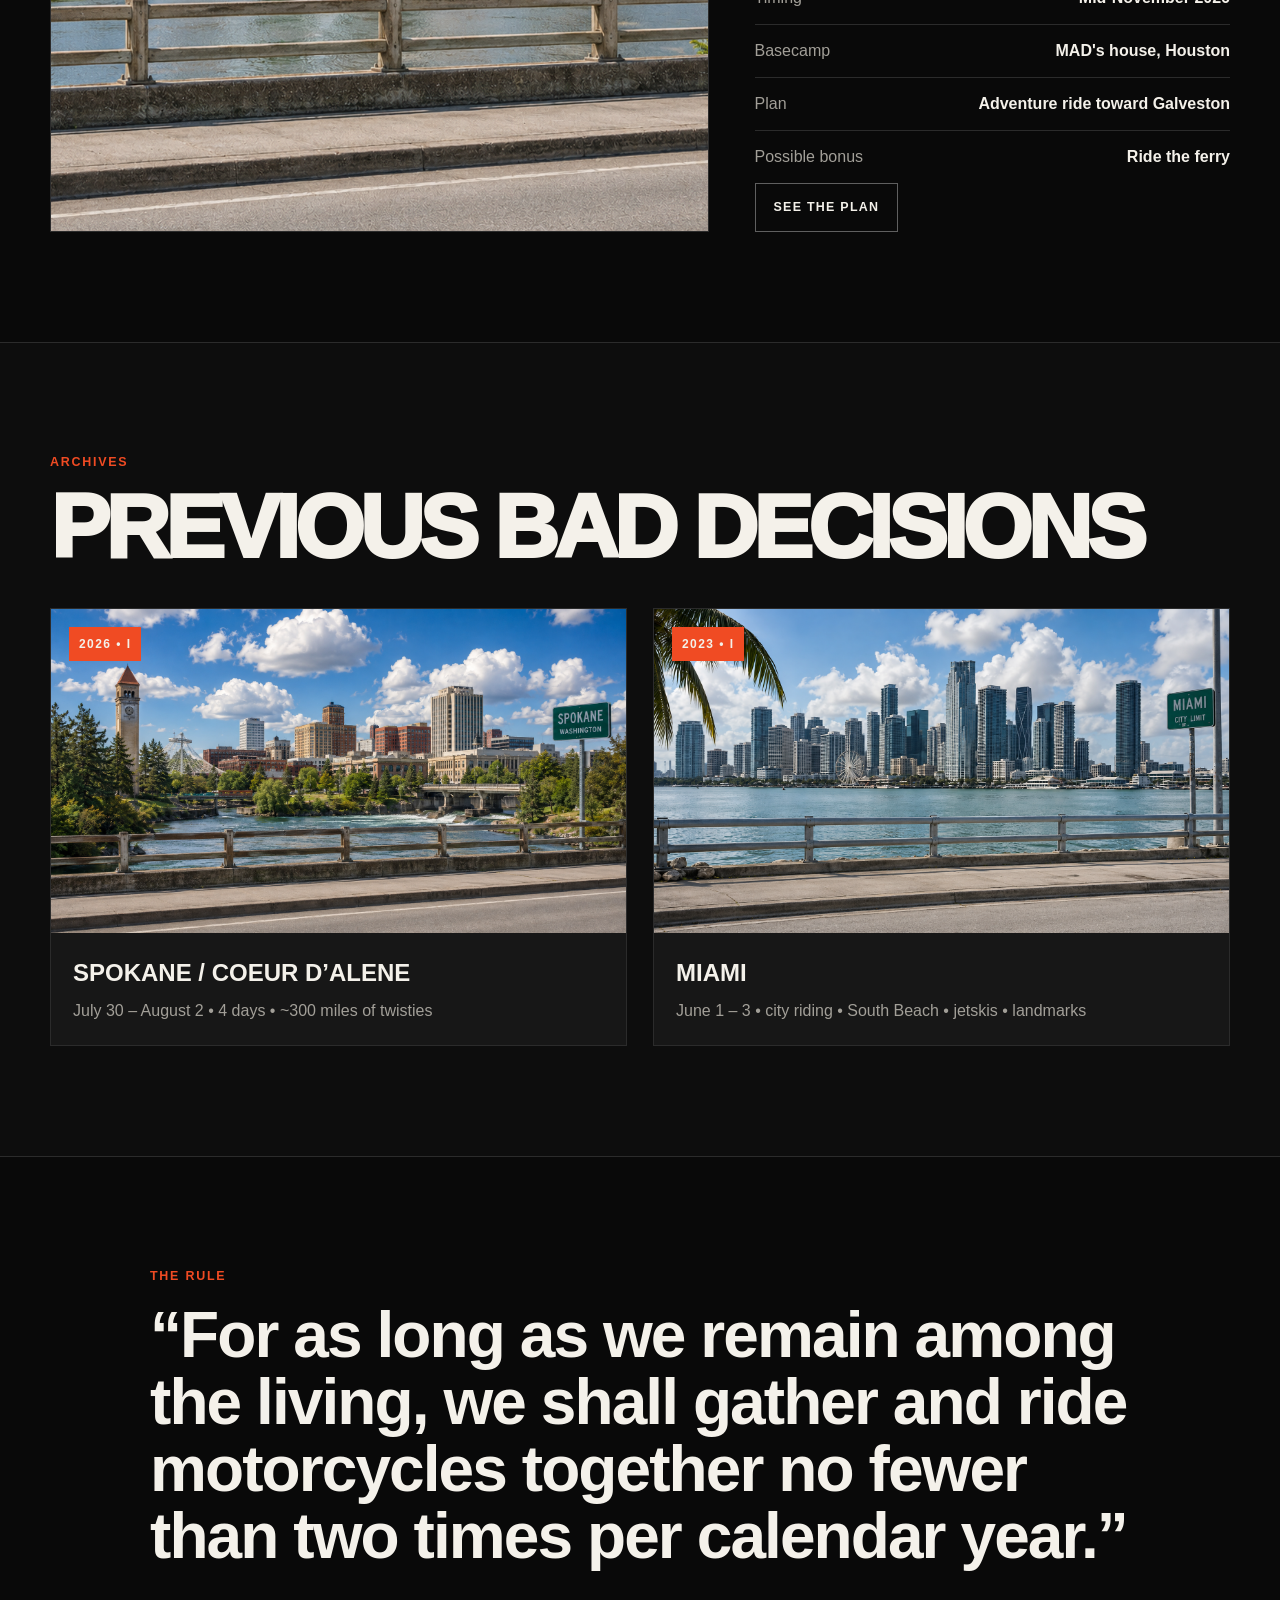
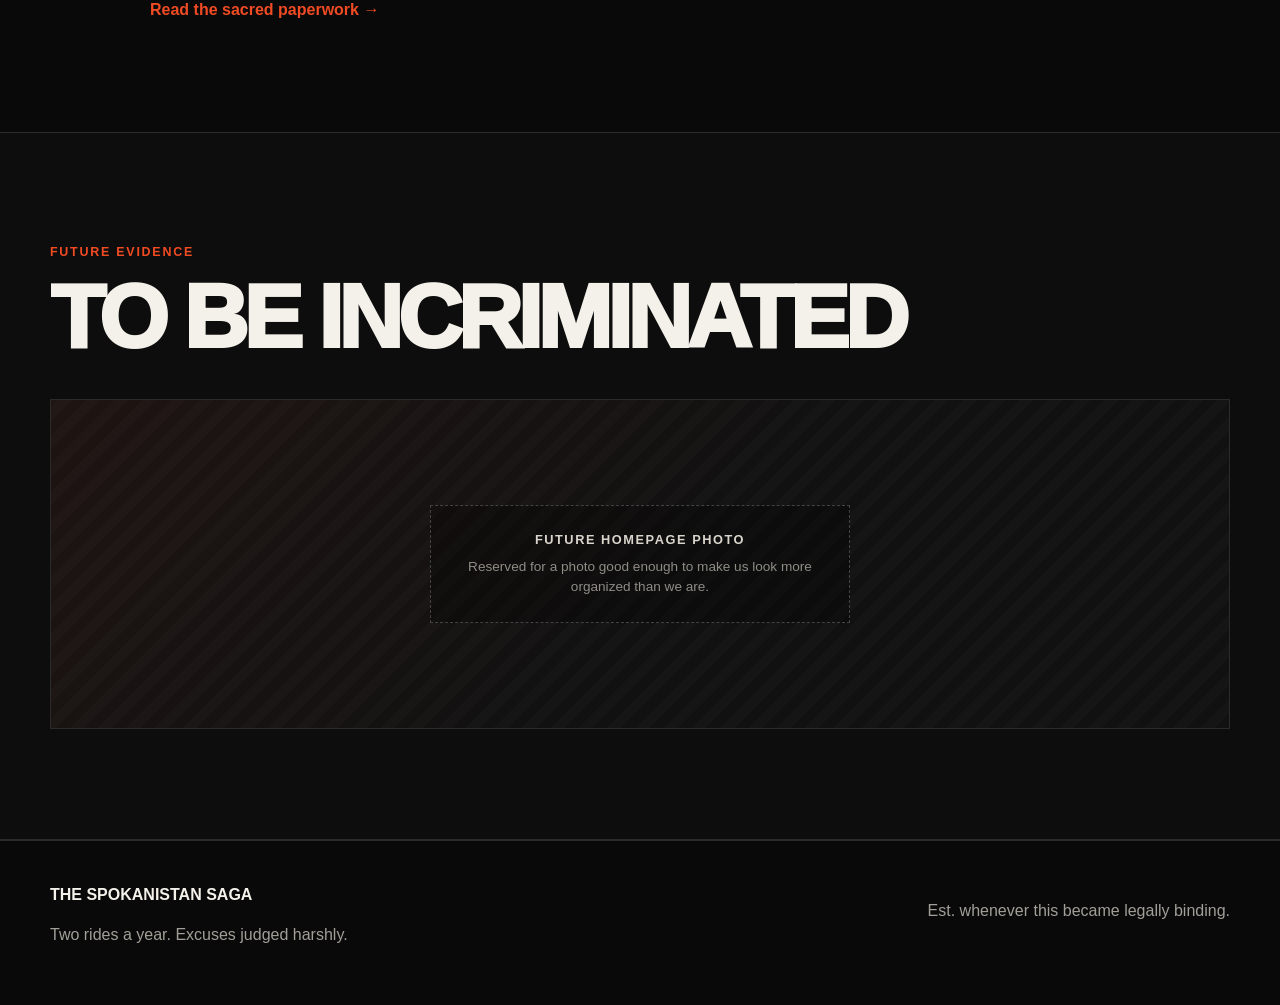
==== commit 6e5226c3: "Add files via upload" ====
--- a/index.html
+++ b/index.html
@@ -43,12 +43,12 @@
       </div>
 
       <div class="next-grid">
-        <div class="next-card image-card image-slot" data-image="images/2026-texas-adv.png"></div>
+        <div class="next-card image-card image-slot" data-image="images/2026-houston-card.png"></div>
 
         <div class="ride-brief">
           <p class="ride-number">2026 • RIDE II</p>
           <h3>HOUSTON /<br><span>GALVESTON?</span></h3>
-          <p class="muted">Current planning status: invade MAD's house, aim the adventure bikes toward Galveston, and maybe ride the ferry for no good reason other than that it sounds awesome.</p>
+          <p class="muted">Current planning status: invade MAD's house, point the adventure bikes toward Galveston, and maybe ride the ferry because apparently regular roads are no longer enough.</p>
 
           <div class="countdown" data-date="2026-11-15T08:00:00-08:00">
             <div><strong id="days">---</strong><span>days</span></div>
@@ -59,7 +59,7 @@
           <dl class="stats">
             <div><dt>Timing</dt><dd>Mid-November 2026</dd></div>
             <div><dt>Basecamp</dt><dd>MAD's house, Houston</dd></div>
-            <div><dt>Plan</dt><dd>Adventure ride to Galveston</dd></div>
+            <div><dt>Plan</dt><dd>Adventure ride toward Galveston</dd></div>
             <div><dt>Possible bonus</dt><dd>Ride the ferry</dd></div>
           </dl>
 
@@ -77,7 +77,7 @@
 
         <div class="ride-grid">
           <a class="ride-card" href="rides/2026-ride-1.html">
-            <div class="card-photo image-slot" data-image="images/2026-spokane-cda-hero.jpg">
+            <div class="card-photo image-slot city-card" data-image="images/2026-spokane-card.png">
               <span class="card-year">2026 • I</span>
             </div>
             <div class="card-copy">
@@ -87,7 +87,7 @@
           </a>
 
           <a class="ride-card" href="rides/2023-ride-1.html">
-            <div class="card-photo image-slot" data-image="images/2023-miami-card.png">
+            <div class="card-photo image-slot city-card" data-image="images/2023-miami-card.png">
               <span class="card-year">2023 • I</span>
             </div>
             <div class="card-copy">
@@ -104,6 +104,21 @@
       <blockquote>“For as long as we remain among the living, we shall gather and ride motorcycles together no fewer than two times per calendar year.”</blockquote>
       <a class="text-link" href="covenant.html">Read the sacred paperwork →</a>
     </section>
+
+    <section class="section section-dark">
+      <div class="wrap">
+        <div class="section-heading">
+          <p class="eyebrow">FUTURE EVIDENCE</p>
+          <h2>TO BE INCRIMINATED</h2>
+        </div>
+        <div class="image-card image-slot future-slot">
+          <div class="image-note compact">
+            <strong>FUTURE HOMEPAGE PHOTO</strong>
+            <span>Reserved for a photo good enough to make us look more organized than we are.</span>
+          </div>
+        </div>
+      </div>
+    </section>
   </main>
 
   <footer class="footer">
--- a/style.css
+++ b/style.css
@@ -216,3 +216,28 @@
 @media (max-width: 760px) {
   .ride-main-photo { min-height: 390px; }
 }
+
+/* --- Spokanistan Saga update 3: consistent city cards + future photo slots --- */
+.card-photo {
+  position: relative;
+}
+.city-card {
+  min-height: 0;
+  aspect-ratio: 16 / 9;
+  background-size: cover;
+  background-repeat: no-repeat;
+  background-position: center;
+}
+.future-slot {
+  min-height: 330px;
+  background:
+    linear-gradient(135deg, rgba(240,75,35,.06), transparent 55%),
+    repeating-linear-gradient(-45deg, #111 0, #111 10px, #151515 10px, #151515 20px);
+}
+.prose .future-slot {
+  margin-top: 18px;
+}
+@media (max-width: 760px) {
+  .city-card { aspect-ratio: 16 / 9; }
+  .future-slot { min-height: 280px; }
+}
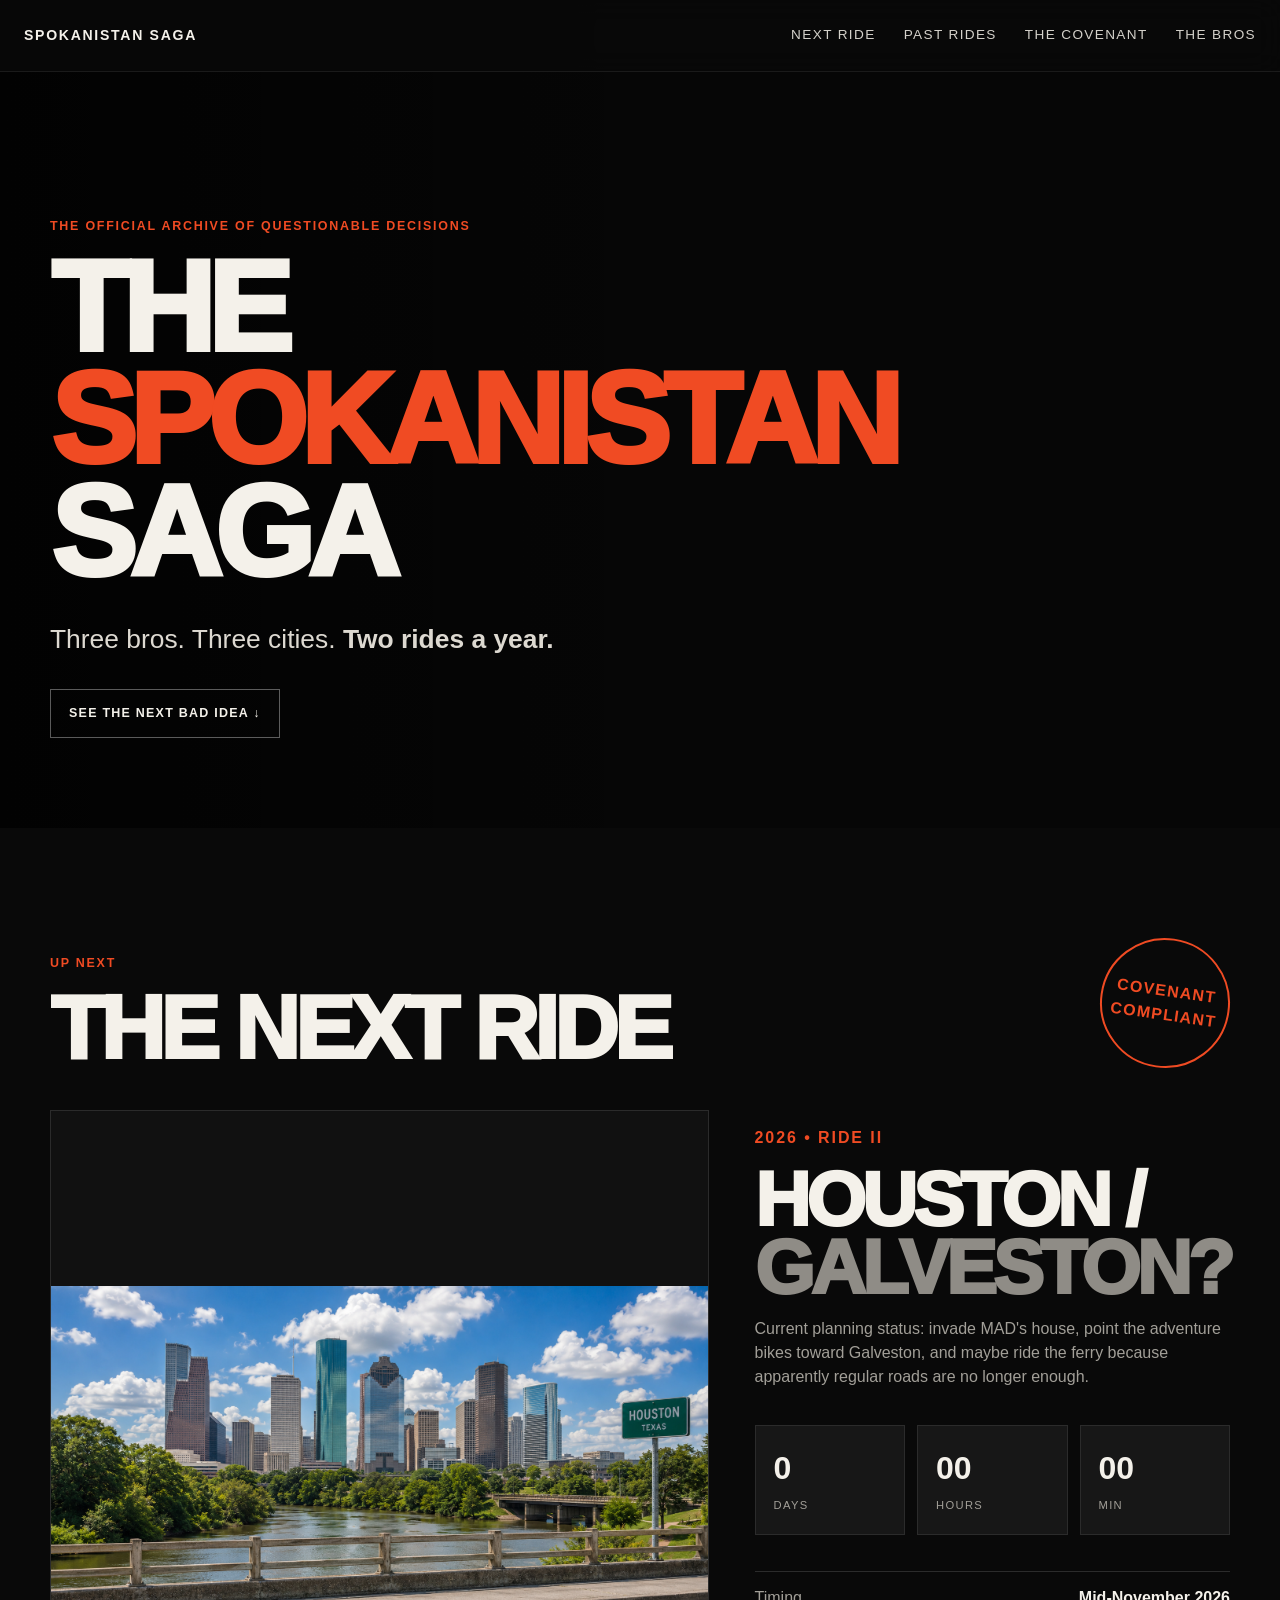
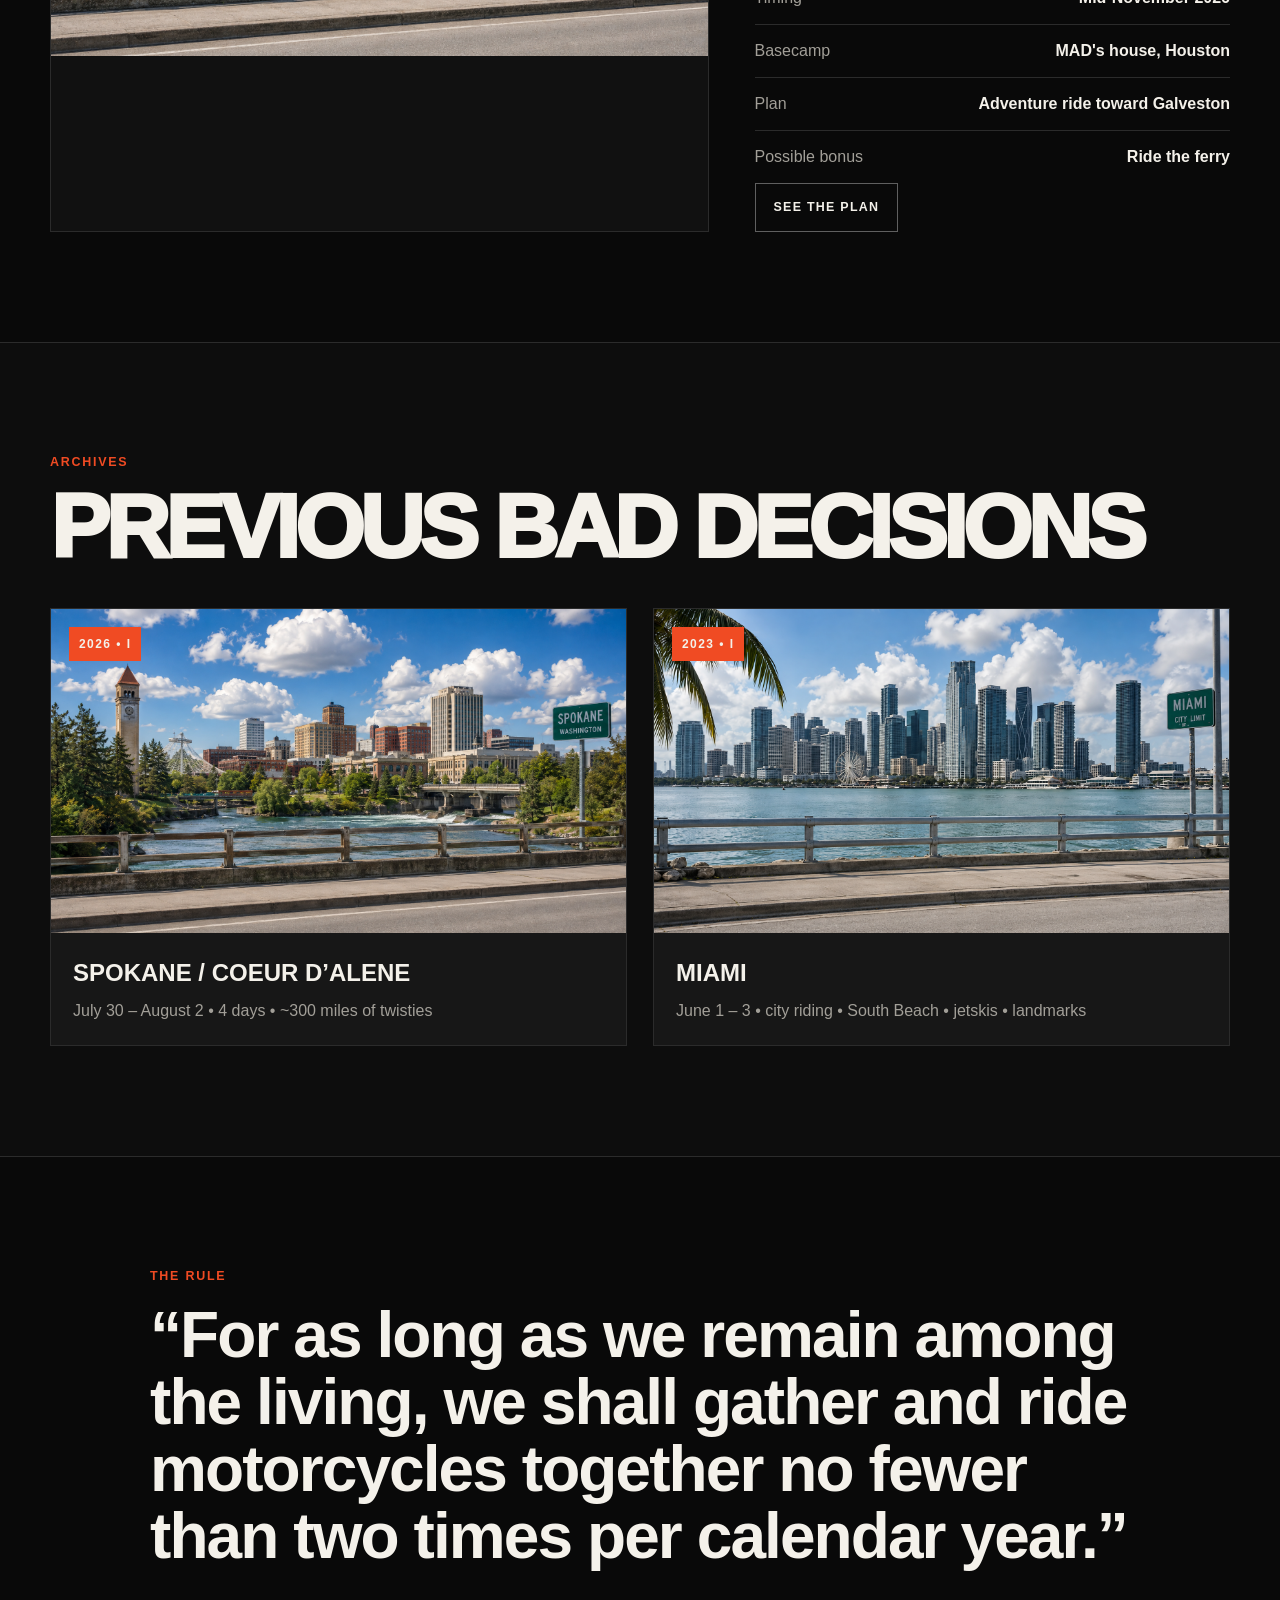
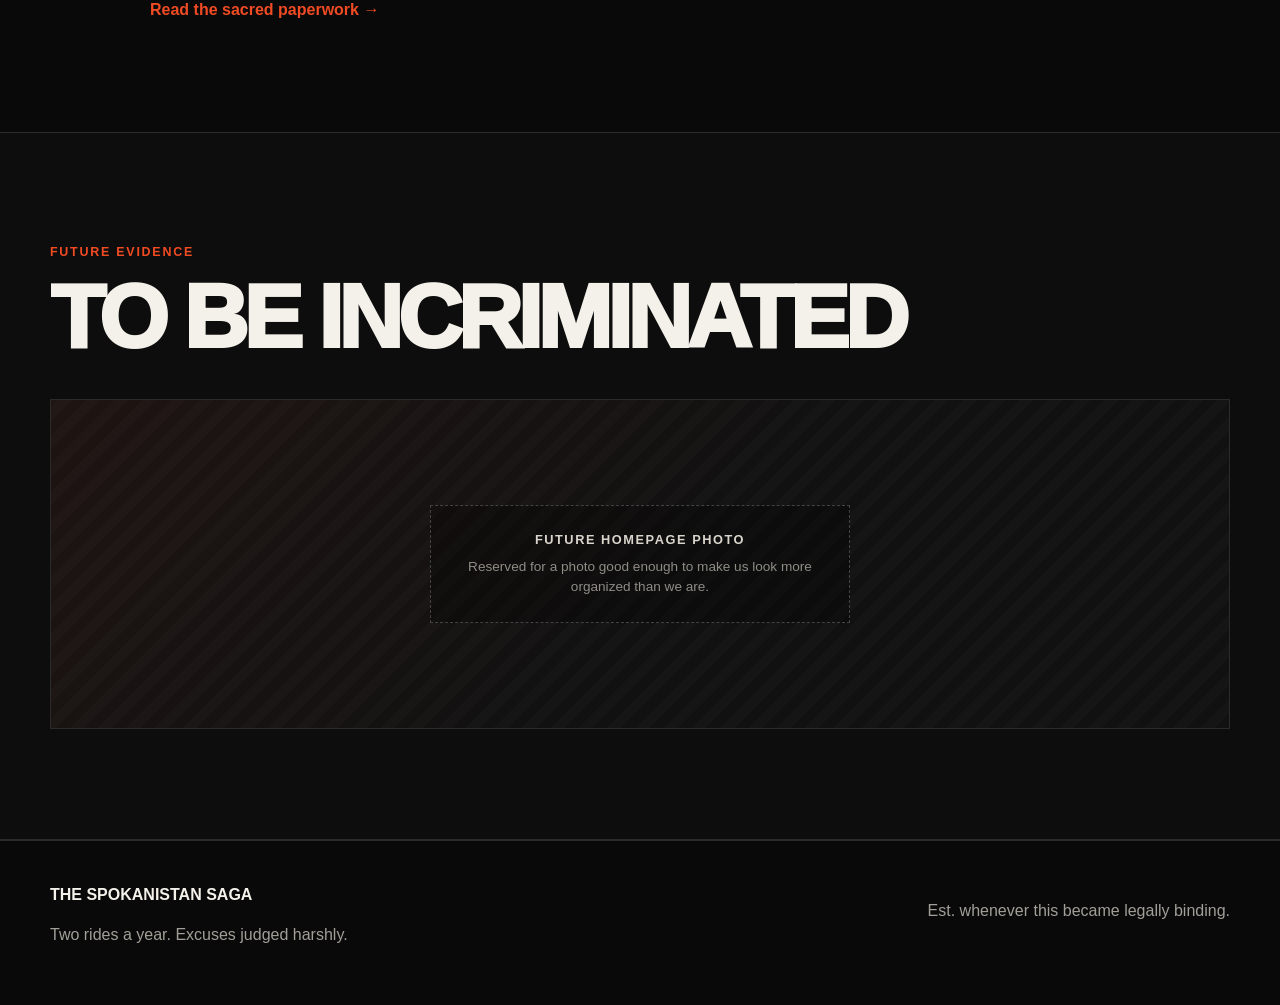
==== commit dad16d02: "Add files via upload" ====
--- a/index.html
+++ b/index.html
@@ -43,7 +43,7 @@
       </div>
 
       <div class="next-grid">
-        <div class="next-card image-card image-slot" data-image="images/2026-houston-card.png"></div>
+        <div class="next-card image-card image-slot next-image-contain" data-image="images/2026-houston-card.png"></div>
 
         <div class="ride-brief">
           <p class="ride-number">2026 • RIDE II</p>
--- a/style.css
+++ b/style.css
@@ -241,3 +241,62 @@
   .city-card { aspect-ratio: 16 / 9; }
   .future-slot { min-height: 280px; }
 }
+
+/* Document / poster images that should be shown in full instead of cropped */
+.document-frame {
+  margin-top: 24px;
+  padding: 18px;
+  border: 1px solid var(--line);
+  background: #111;
+}
+.document-photo {
+  width: 100%;
+  height: auto;
+  max-height: 980px;
+  object-fit: contain;
+  margin: 0 auto;
+}
+.gallery-poster {
+  background-size: contain;
+  background-repeat: no-repeat;
+  background-position: center;
+  background-color: #111;
+}
+
+/* --- Update 5: full Houston image + expanded Spokane gallery --- */
+.next-image-contain {
+  background-size: contain;
+  background-repeat: no-repeat;
+  background-position: center;
+  background-color: #111;
+}
+
+.ride-gallery {
+  display: grid;
+  grid-template-columns: repeat(2, minmax(0, 1fr));
+  gap: 22px;
+  margin-top: 24px;
+}
+
+.gallery-photo {
+  min-height: 360px;
+  border: 1px solid var(--line);
+  background-color: #111;
+  background-size: cover;
+  background-repeat: no-repeat;
+  background-position: center;
+}
+
+.gallery-photo.gallery-contain {
+  background-size: contain;
+}
+
+@media (max-width: 760px) {
+  .ride-gallery {
+    grid-template-columns: 1fr;
+  }
+
+  .gallery-photo {
+    min-height: 320px;
+  }
+}
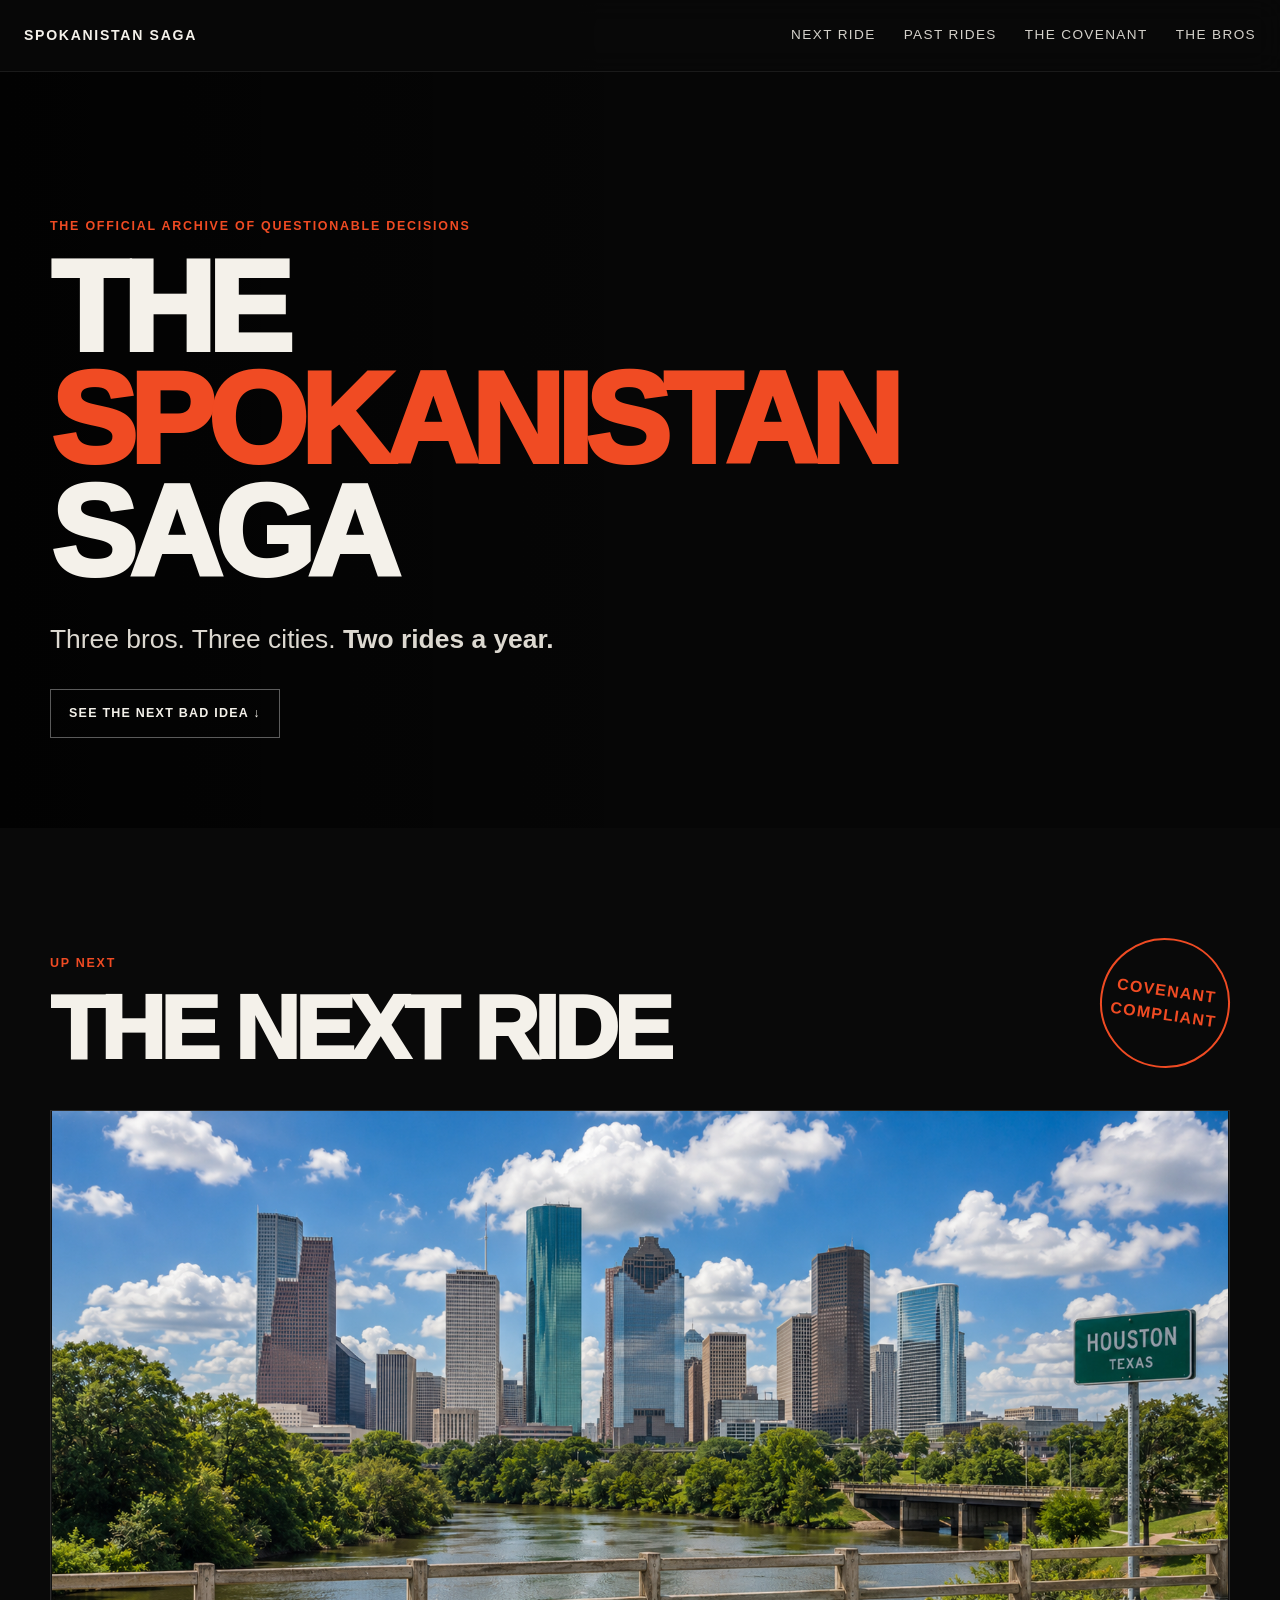
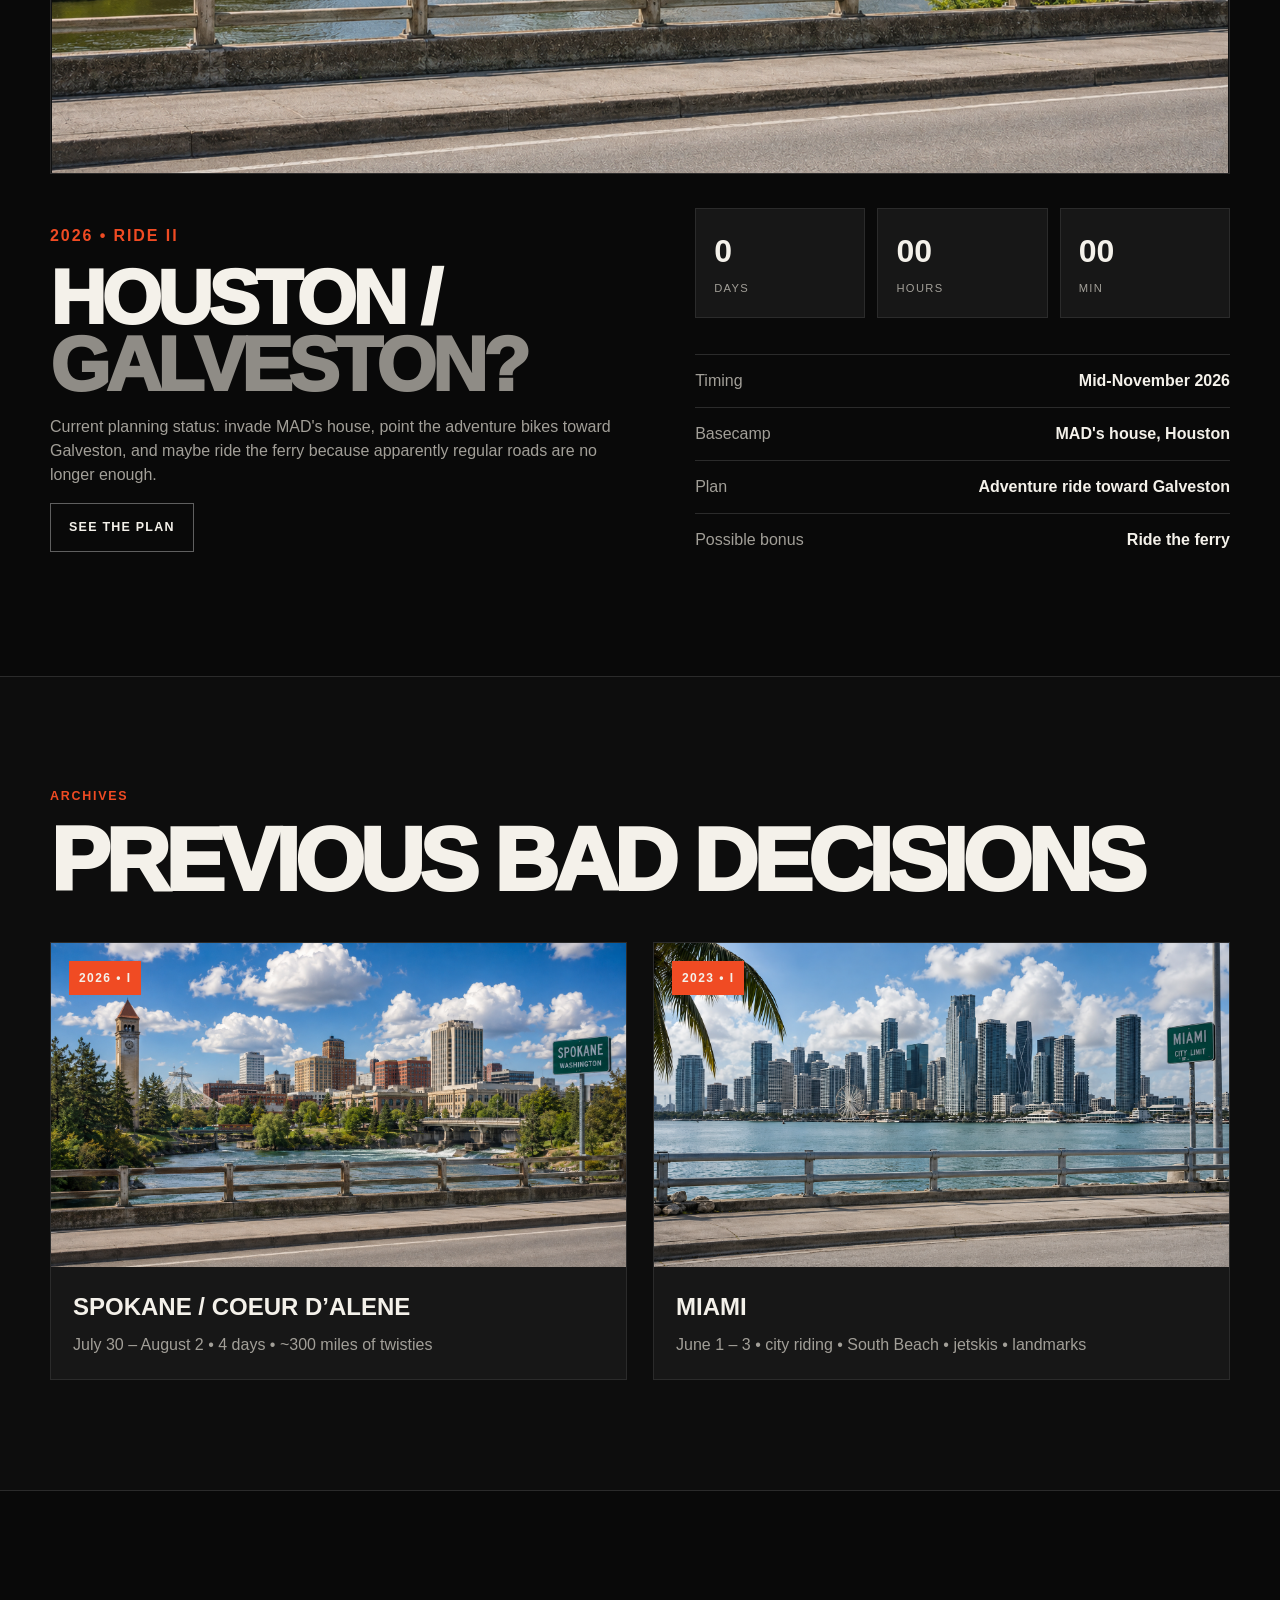
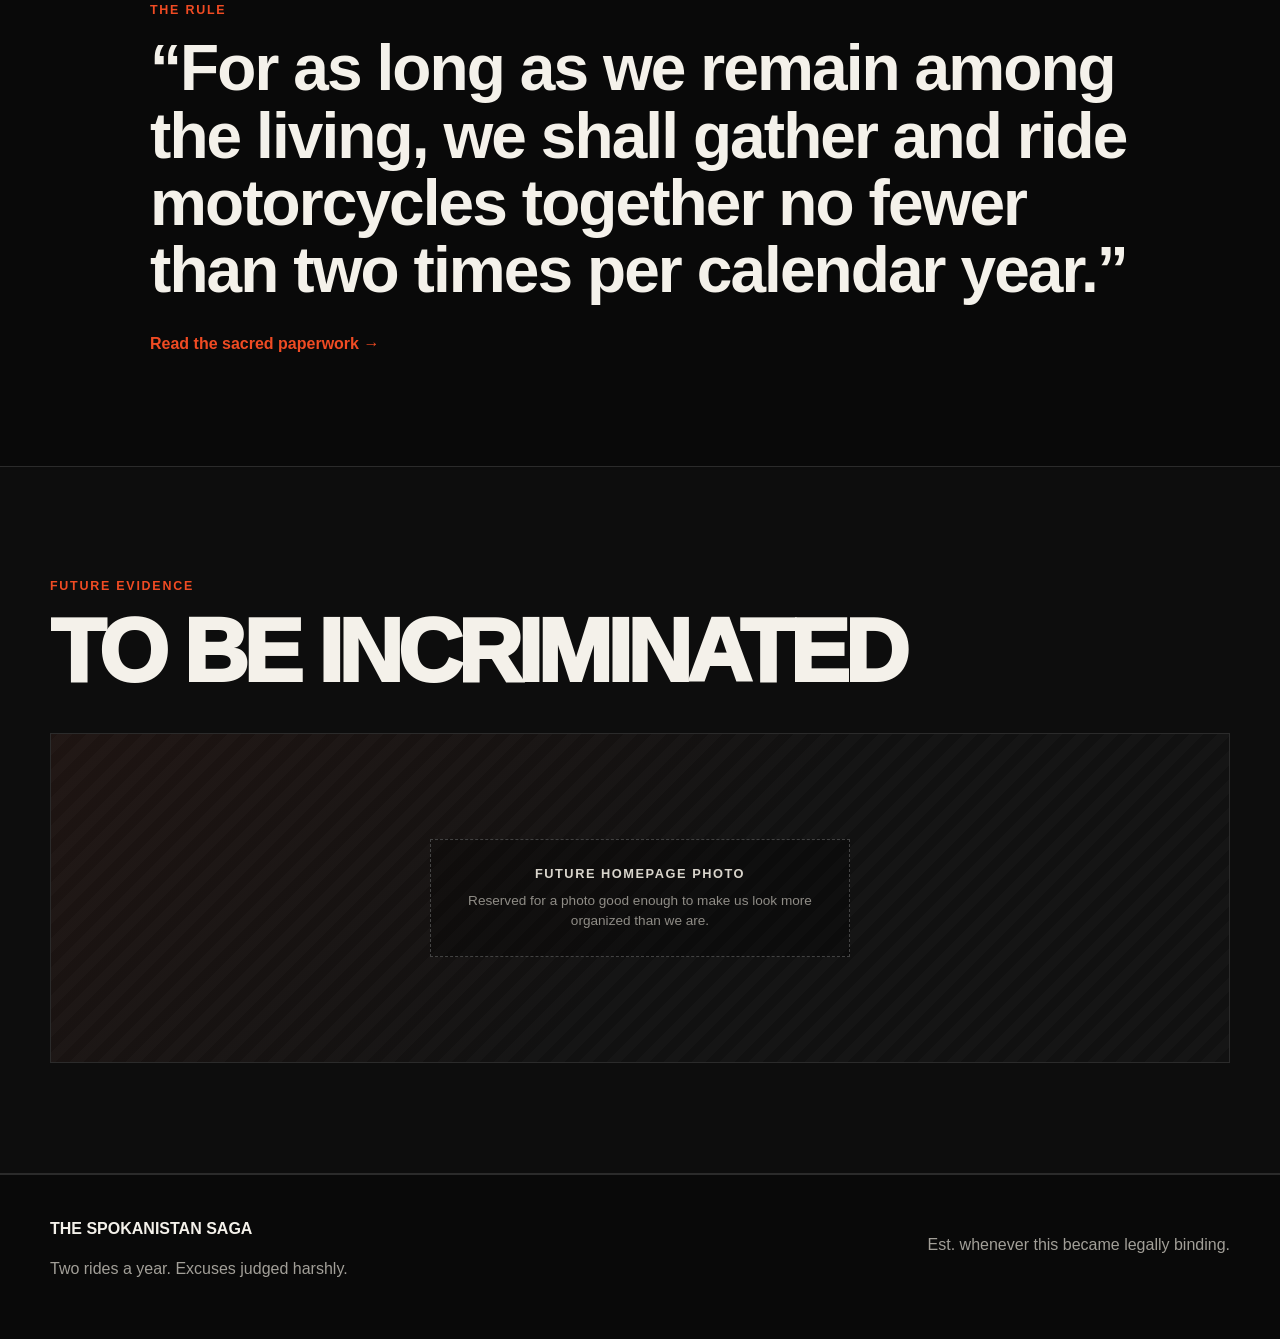
==== commit 34960ffa: "Add files via upload" ====
--- a/index.html
+++ b/index.html
@@ -42,28 +42,31 @@
         <div class="stamp">COVENANT<br>COMPLIANT</div>
       </div>
 
-      <div class="next-grid">
-        <div class="next-card image-card image-slot next-image-contain" data-image="images/2026-houston-card.png"></div>
+      <div class="next-feature">
+        <div class="next-wide-photo image-slot" data-image="images/2026-houston-card.png"></div>
 
-        <div class="ride-brief">
-          <p class="ride-number">2026 • RIDE II</p>
-          <h3>HOUSTON /<br><span>GALVESTON?</span></h3>
-          <p class="muted">Current planning status: invade MAD's house, point the adventure bikes toward Galveston, and maybe ride the ferry because apparently regular roads are no longer enough.</p>
-
-          <div class="countdown" data-date="2026-11-15T08:00:00-08:00">
-            <div><strong id="days">---</strong><span>days</span></div>
-            <div><strong id="hours">--</strong><span>hours</span></div>
-            <div><strong id="minutes">--</strong><span>min</span></div>
+        <div class="next-details">
+          <div class="ride-brief">
+            <p class="ride-number">2026 • RIDE II</p>
+            <h3>HOUSTON /<br><span>GALVESTON?</span></h3>
+            <p class="muted">Current planning status: invade MAD's house, point the adventure bikes toward Galveston, and maybe ride the ferry because apparently regular roads are no longer enough.</p>
+            <a class="button" href="rides/2026-ride-2.html">See the plan</a>
           </div>
 
-          <dl class="stats">
-            <div><dt>Timing</dt><dd>Mid-November 2026</dd></div>
-            <div><dt>Basecamp</dt><dd>MAD's house, Houston</dd></div>
-            <div><dt>Plan</dt><dd>Adventure ride toward Galveston</dd></div>
-            <div><dt>Possible bonus</dt><dd>Ride the ferry</dd></div>
-          </dl>
+          <div class="next-meta">
+            <div class="countdown" data-date="2026-11-15T08:00:00-08:00">
+              <div><strong id="days">---</strong><span>days</span></div>
+              <div><strong id="hours">--</strong><span>hours</span></div>
+              <div><strong id="minutes">--</strong><span>min</span></div>
+            </div>
 
-          <a class="button" href="rides/2026-ride-2.html">See the plan</a>
+            <dl class="stats">
+              <div><dt>Timing</dt><dd>Mid-November 2026</dd></div>
+              <div><dt>Basecamp</dt><dd>MAD's house, Houston</dd></div>
+              <div><dt>Plan</dt><dd>Adventure ride toward Galveston</dd></div>
+              <div><dt>Possible bonus</dt><dd>Ride the ferry</dd></div>
+            </dl>
+          </div>
         </div>
       </div>
     </section>
--- a/style.css
+++ b/style.css
@@ -300,3 +300,108 @@
     min-height: 320px;
   }
 }
+
+/* --- Update 6: wide next-ride layout + uncropped clickable ride photos --- */
+.next-feature {
+  display: grid;
+  gap: 34px;
+}
+
+.next-wide-photo {
+  width: 100%;
+  aspect-ratio: 16 / 9;
+  border: 1px solid var(--line);
+  background-color: #111;
+  background-size: contain;
+  background-repeat: no-repeat;
+  background-position: center;
+}
+
+.next-details {
+  display: grid;
+  grid-template-columns: minmax(0, 1.05fr) minmax(320px, .95fr);
+  gap: 54px;
+  align-items: start;
+}
+
+.next-meta .countdown {
+  margin-top: 0;
+}
+
+/* On ride pages, never crop photographic evidence. */
+.ride-main-photo,
+.gallery-photo {
+  background-size: contain !important;
+  background-repeat: no-repeat;
+  background-position: center !important;
+  background-color: #111;
+}
+
+.gallery-photo[data-image],
+.ride-main-photo[data-image] {
+  cursor: zoom-in;
+}
+
+.photo-lightbox {
+  position: fixed;
+  inset: 0;
+  z-index: 1000;
+  display: none;
+  align-items: center;
+  justify-content: center;
+  padding: 28px;
+  background: rgba(0,0,0,.94);
+}
+
+.photo-lightbox.open {
+  display: flex;
+}
+
+.photo-lightbox img {
+  display: block;
+  max-width: 96vw;
+  max-height: 92vh;
+  width: auto;
+  height: auto;
+  object-fit: contain;
+  box-shadow: 0 20px 70px rgba(0,0,0,.55);
+}
+
+.photo-lightbox-close {
+  position: fixed;
+  top: 18px;
+  right: 24px;
+  z-index: 1001;
+  border: 0;
+  background: transparent;
+  color: white;
+  font-size: 2.6rem;
+  line-height: 1;
+  cursor: pointer;
+}
+
+.photo-lightbox-hint {
+  position: fixed;
+  left: 50%;
+  bottom: 16px;
+  transform: translateX(-50%);
+  color: #aaa;
+  font-size: .75rem;
+  letter-spacing: .08em;
+  text-transform: uppercase;
+}
+
+@media (max-width: 760px) {
+  .next-details {
+    grid-template-columns: 1fr;
+    gap: 32px;
+  }
+
+  .next-wide-photo {
+    aspect-ratio: 16 / 9;
+  }
+
+  .photo-lightbox {
+    padding: 12px;
+  }
+}
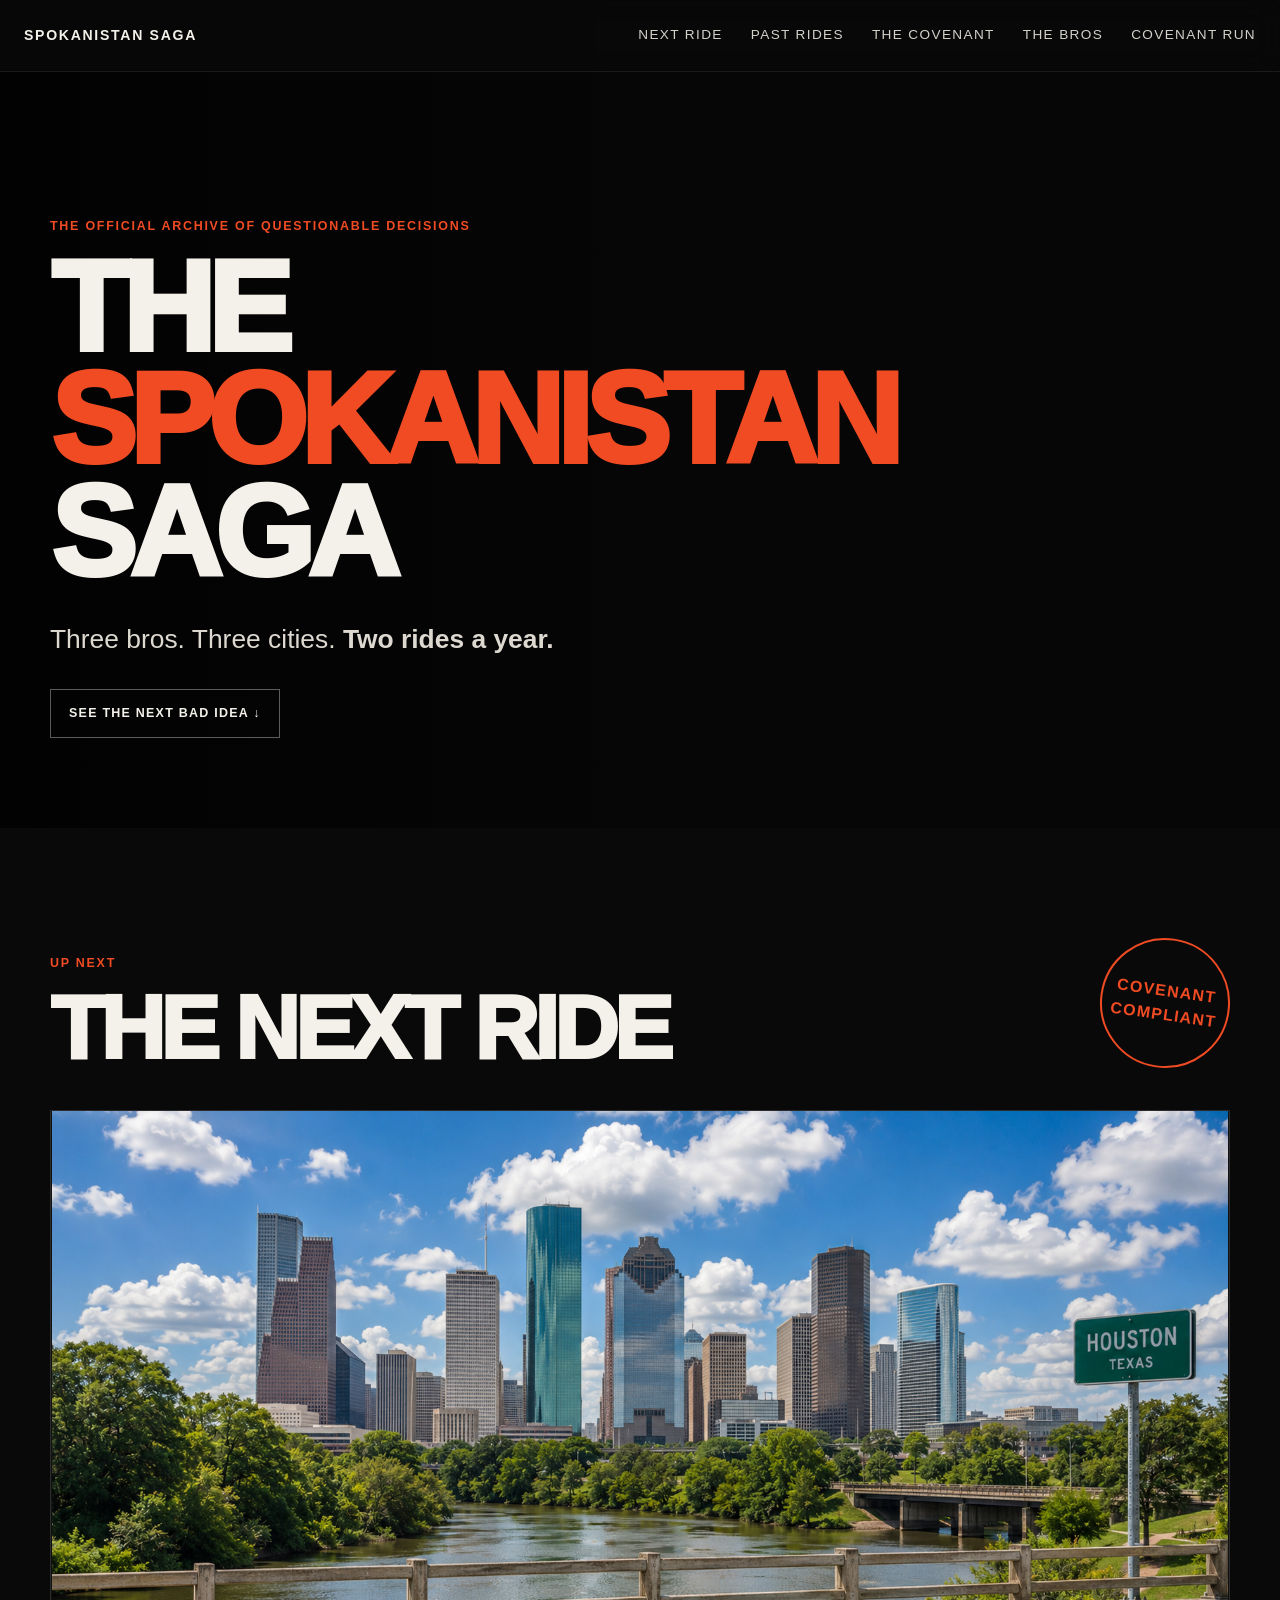
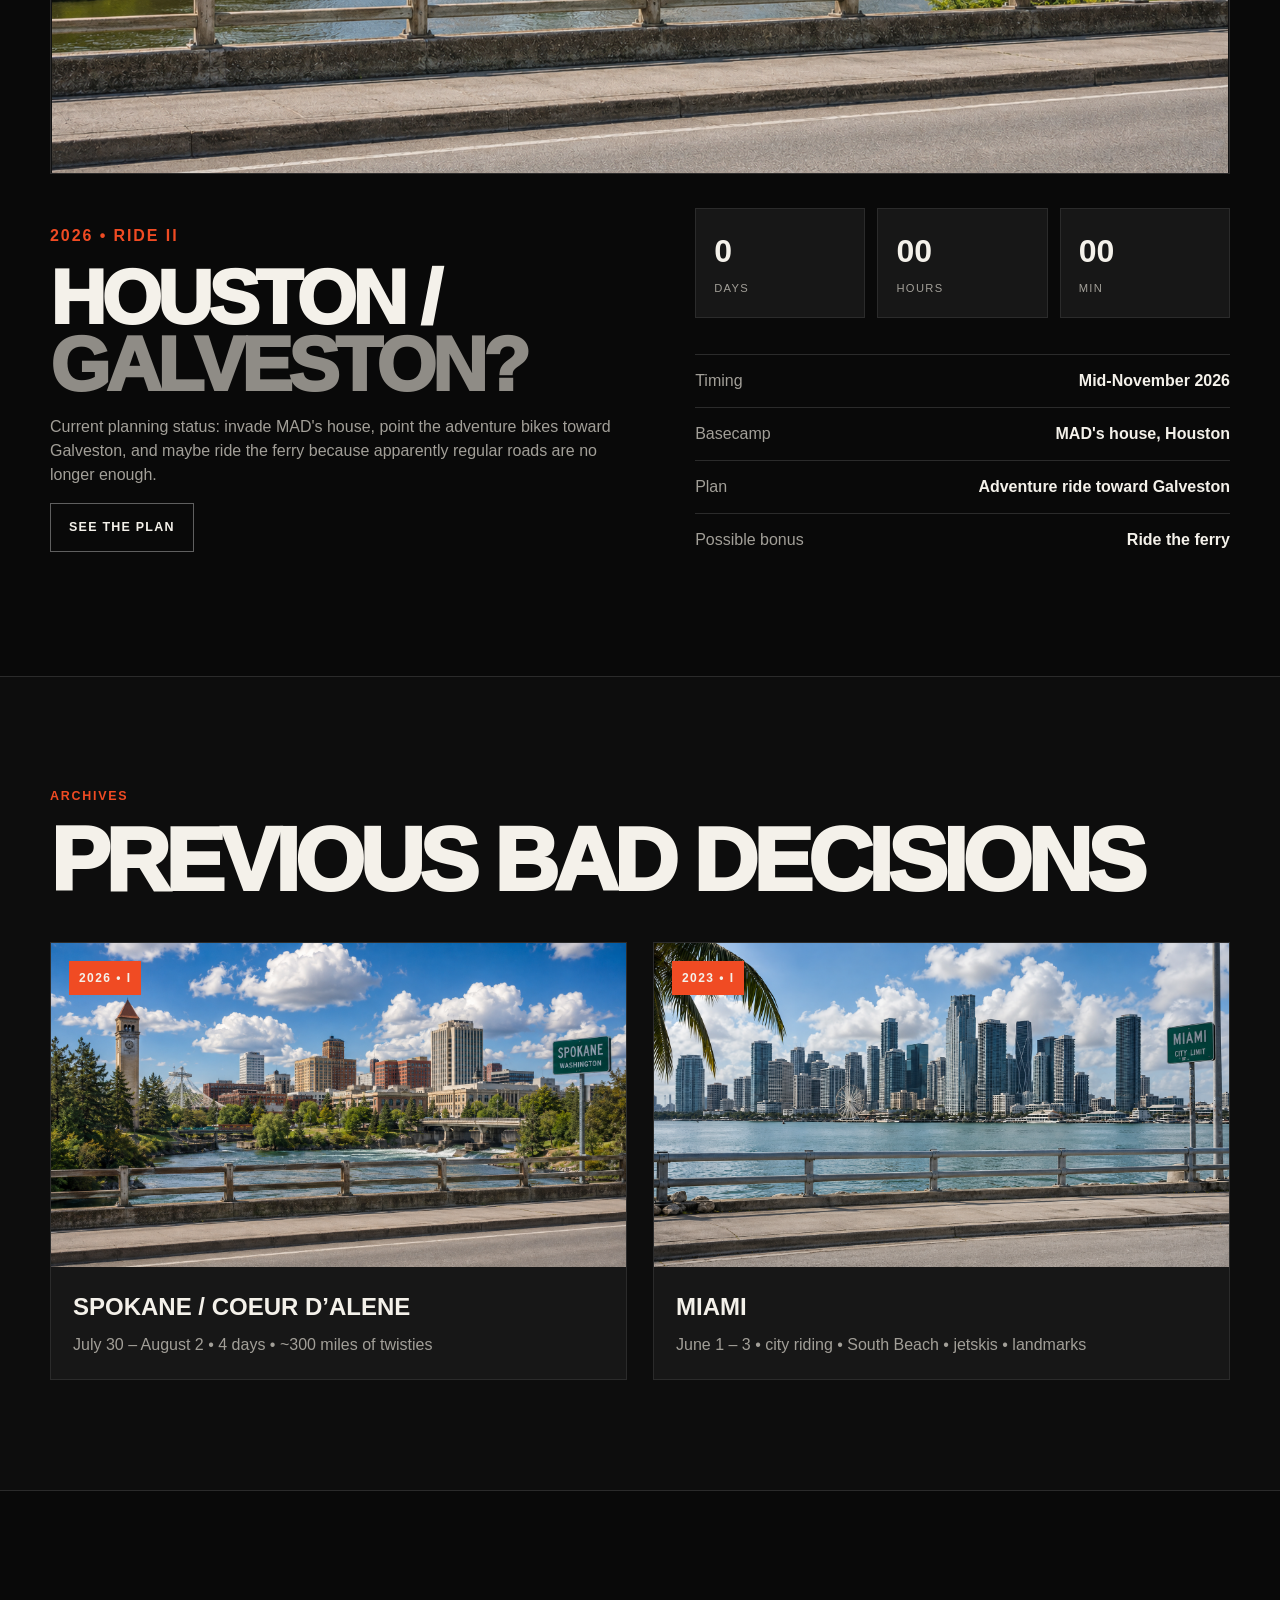
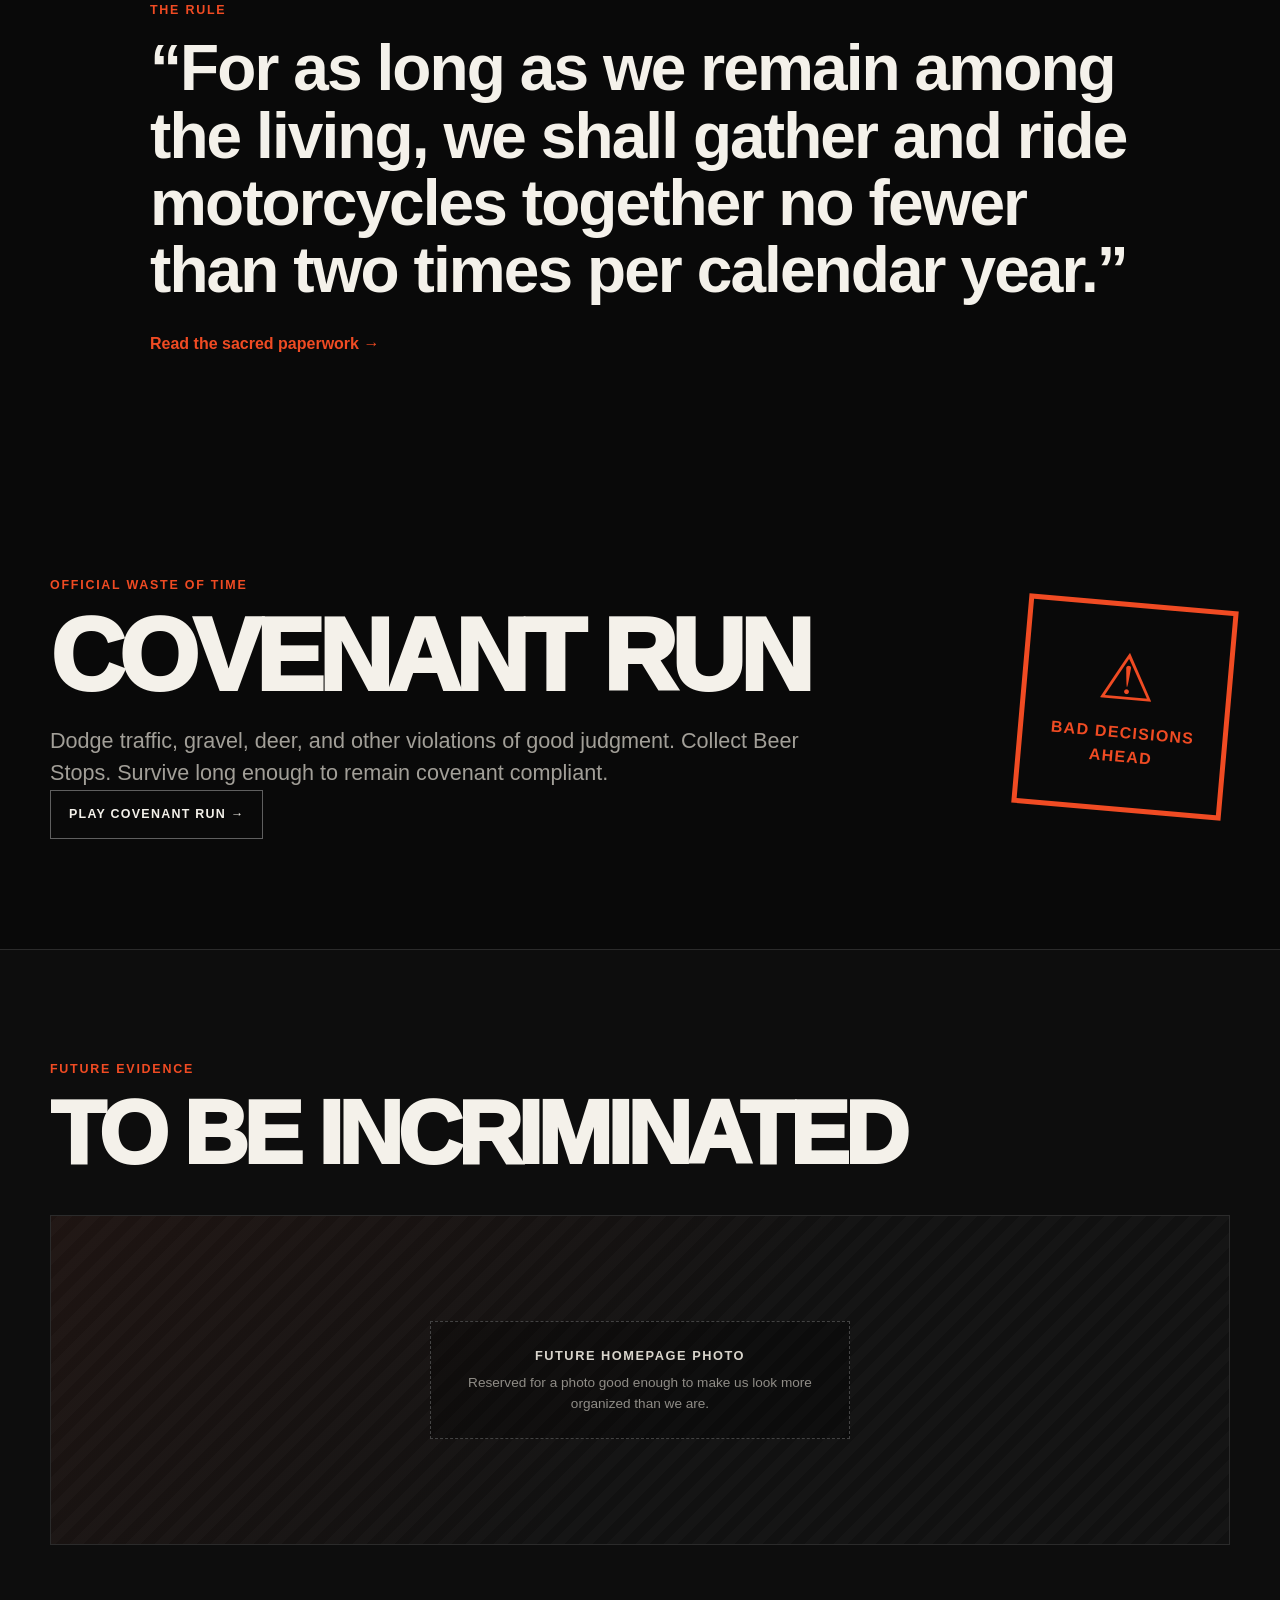
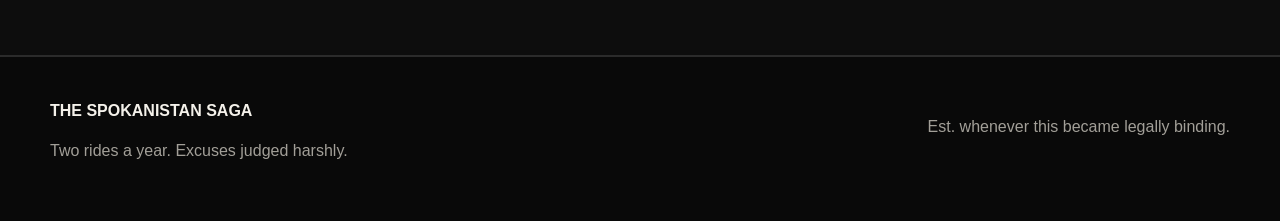
==== commit ca272d20: "Add files via upload" ====
--- a/index.html
+++ b/index.html
@@ -18,6 +18,7 @@
       <a href="#past">Past Rides</a>
       <a href="covenant.html">The Covenant</a>
       <a href="about.html">The Bros</a>
+      <a href="game.html">Covenant Run</a>
     </nav>
   </header>
 
@@ -108,6 +109,19 @@
       <a class="text-link" href="covenant.html">Read the sacred paperwork →</a>
     </section>
 
+    <section class="section wrap game-teaser">
+      <div class="game-teaser-copy">
+        <p class="eyebrow">OFFICIAL WASTE OF TIME</p>
+        <h2>COVENANT RUN</h2>
+        <p class="page-lead">Dodge traffic, gravel, deer, and other violations of good judgment. Collect Beer Stops. Survive long enough to remain covenant compliant.</p>
+        <a class="button" href="game.html">Play Covenant Run →</a>
+      </div>
+      <div class="game-teaser-sign" aria-hidden="true">
+        <span>⚠</span>
+        <strong>BAD DECISIONS<br>AHEAD</strong>
+      </div>
+    </section>
+
     <section class="section section-dark">
       <div class="wrap">
         <div class="section-heading">
--- a/style.css
+++ b/style.css
@@ -405,3 +405,117 @@
     padding: 12px;
   }
 }
+
+/* Covenant Run teaser + game */
+.game-teaser {
+  display: grid;
+  grid-template-columns: 1.5fr .5fr;
+  gap: 46px;
+  align-items: center;
+}
+.game-teaser h2 { font-size: clamp(3.4rem, 8vw, 7rem); }
+.game-teaser-sign {
+  aspect-ratio: 1;
+  max-width: 270px;
+  justify-self: end;
+  border: 5px solid var(--accent);
+  transform: rotate(5deg);
+  display: grid;
+  place-items: center;
+  align-content: center;
+  text-align: center;
+  color: var(--accent);
+  padding: 28px;
+}
+.game-teaser-sign span { font-size: 4rem; line-height: 1; }
+.game-teaser-sign strong { margin-top: 12px; letter-spacing: .08em; }
+
+.game-page { padding: 118px 0 80px; }
+.game-head { margin-bottom: 28px; }
+.game-head h1 {
+  margin: 0;
+  font-size: clamp(3.4rem, 8vw, 7rem);
+  line-height: .9;
+  letter-spacing: -.05em;
+  text-transform: uppercase;
+}
+.game-shell {
+  border: 1px solid var(--line);
+  background: #0d0d0d;
+  overflow: hidden;
+}
+.game-hud {
+  display: grid;
+  grid-template-columns: repeat(4, 1fr);
+  gap: 1px;
+  background: var(--line);
+  border-bottom: 1px solid var(--line);
+}
+.game-hud div { background: #111; padding: 12px 14px; }
+.game-hud span { display: block; color: var(--muted); font-size: .68rem; letter-spacing: .12em; text-transform: uppercase; }
+.game-hud strong { font-size: 1.25rem; }
+.game-stage-wrap { position: relative; background: #090909; }
+#covenant-game {
+  display: block;
+  width: 100%;
+  height: auto;
+  aspect-ratio: 16 / 9;
+  touch-action: none;
+}
+.game-overlay {
+  position: absolute;
+  inset: 0;
+  display: grid;
+  place-items: center;
+  padding: 24px;
+  background: rgba(0,0,0,.55);
+}
+.game-overlay.hidden { display: none; }
+.game-panel {
+  width: min(520px, 92%);
+  text-align: center;
+  border: 1px solid #444;
+  background: rgba(9,9,9,.94);
+  padding: 30px;
+}
+.game-panel h2 { font-size: clamp(2rem, 6vw, 4rem); margin-bottom: 14px; }
+.game-panel p { color: #d0ccc4; }
+.game-panel .button { background: none; color: var(--text); cursor: pointer; }
+.game-panel .button:hover { background: var(--text); color: var(--bg); }
+.game-controls {
+  display: flex;
+  justify-content: center;
+  gap: 16px;
+  padding: 18px;
+  border-top: 1px solid var(--line);
+}
+.game-control {
+  min-width: 120px;
+  border: 1px solid #444;
+  background: #151515;
+  color: var(--text);
+  padding: 15px 24px;
+  font: inherit;
+  font-weight: 900;
+  letter-spacing: .08em;
+  cursor: pointer;
+  touch-action: manipulation;
+}
+.game-control:active { background: var(--accent); color: #fff; }
+.game-help {
+  display: grid;
+  grid-template-columns: 1fr 1fr;
+  gap: 26px;
+  margin-top: 26px;
+}
+.game-help > div { border-top: 1px solid var(--line); padding-top: 18px; }
+.game-help h3 { margin: 0 0 8px; text-transform: uppercase; }
+.game-help p { margin: 0; color: var(--muted); }
+
+@media (max-width: 760px) {
+  .game-teaser { grid-template-columns: 1fr; }
+  .game-teaser-sign { justify-self: start; max-width: 190px; }
+  .game-hud { grid-template-columns: repeat(2, 1fr); }
+  .game-help { grid-template-columns: 1fr; }
+  .game-control { flex: 1; min-width: 0; }
+}
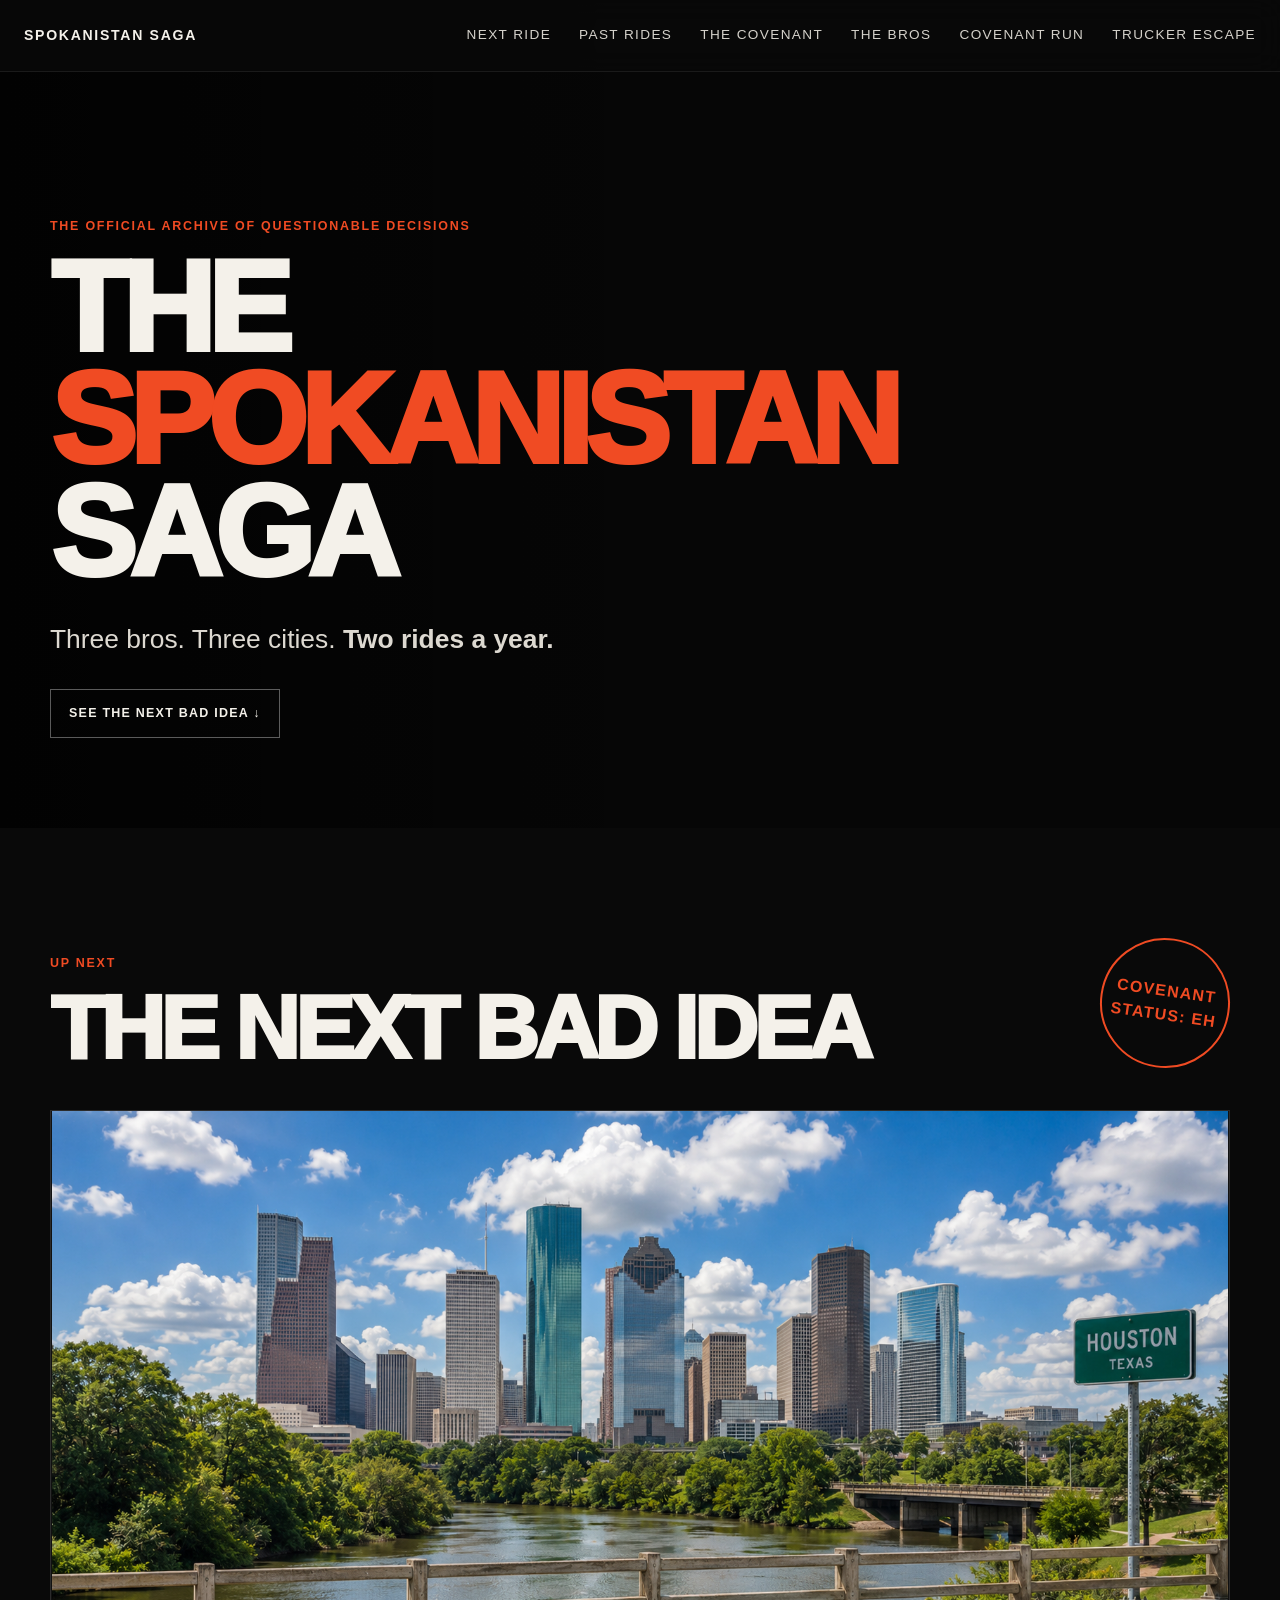
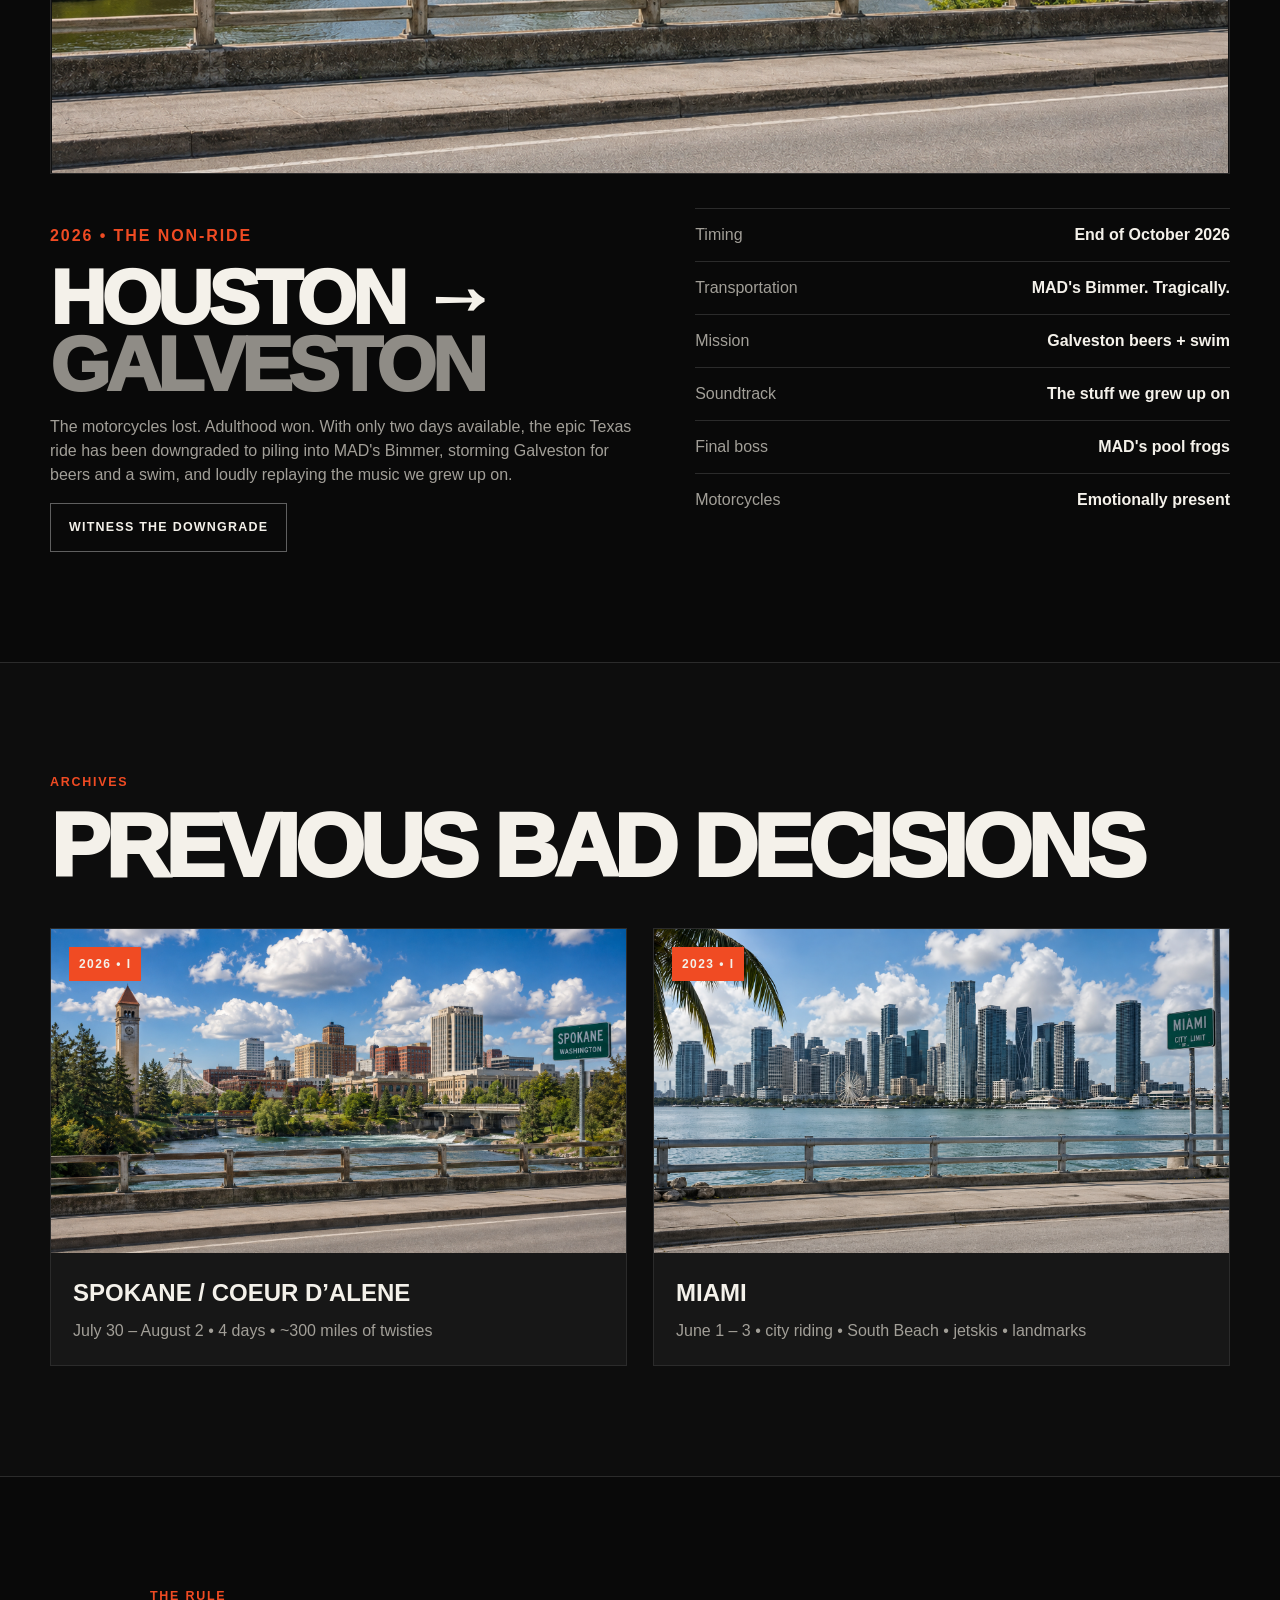
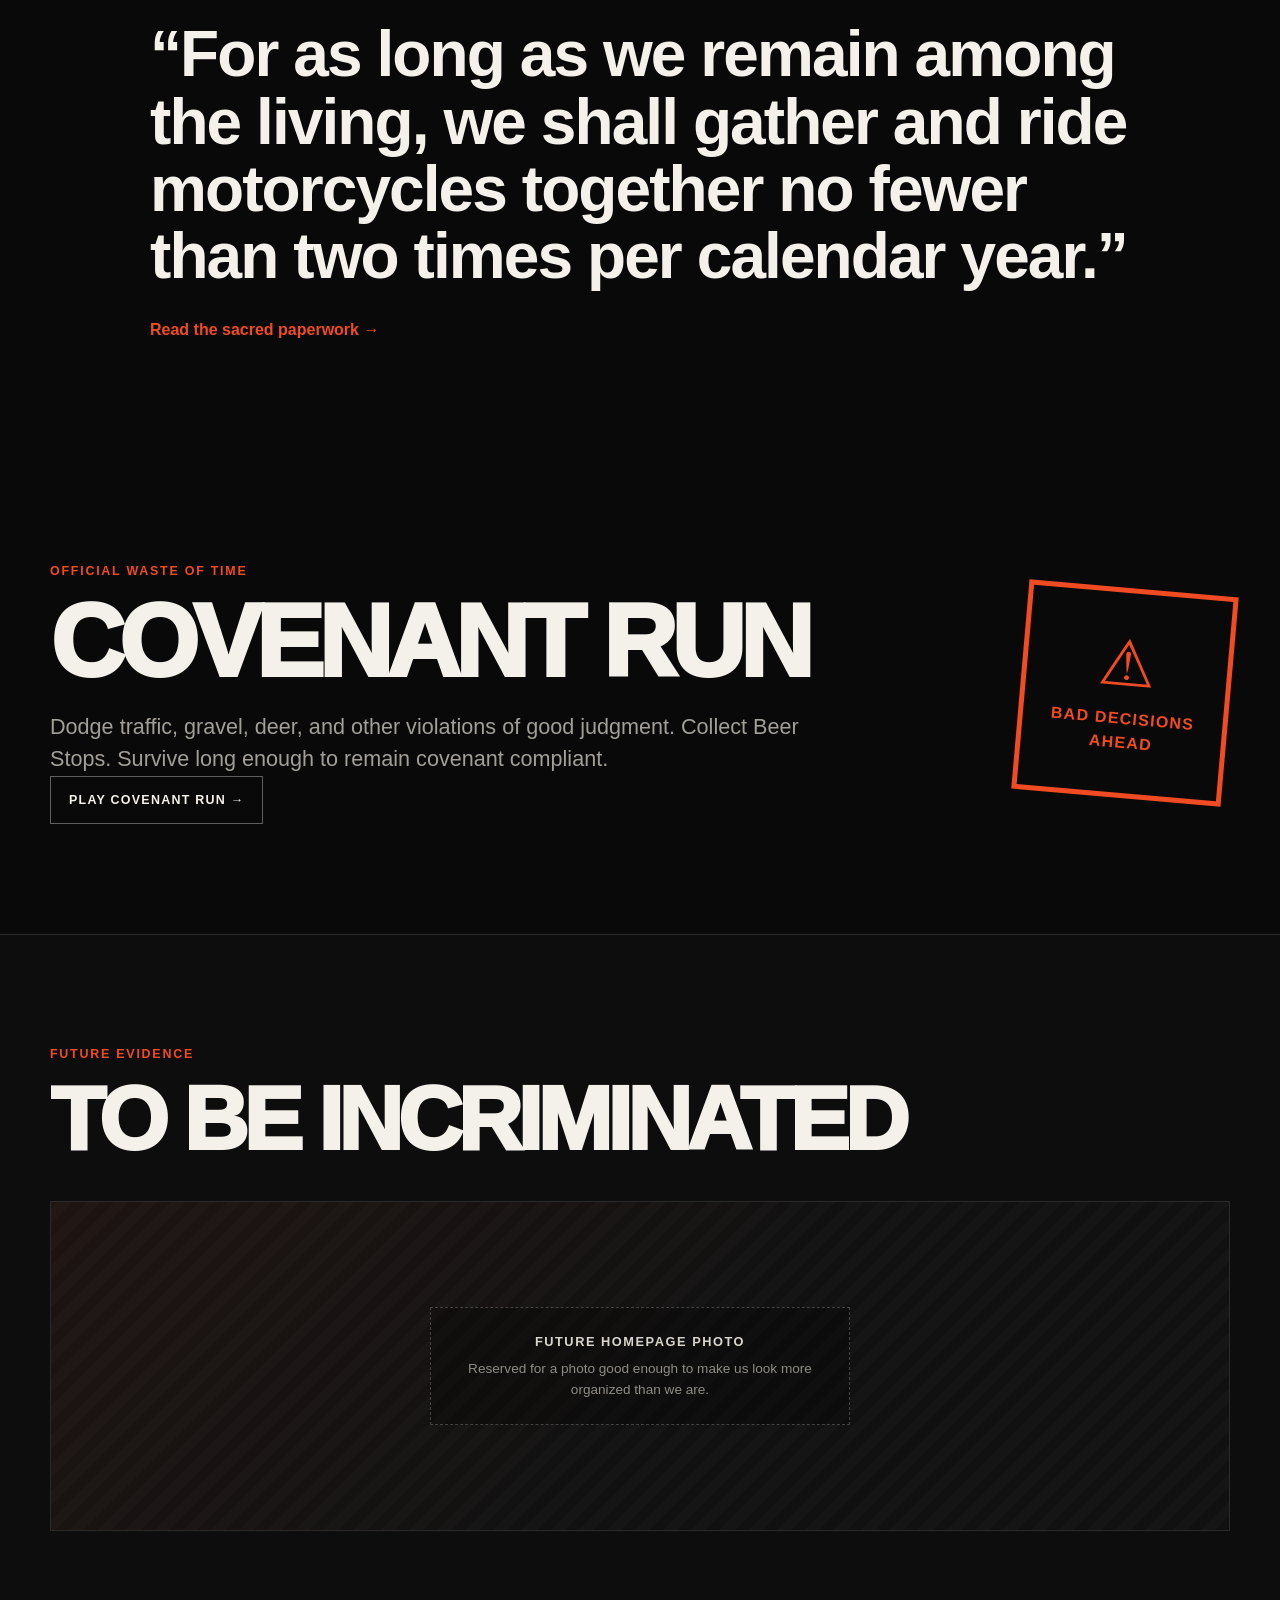
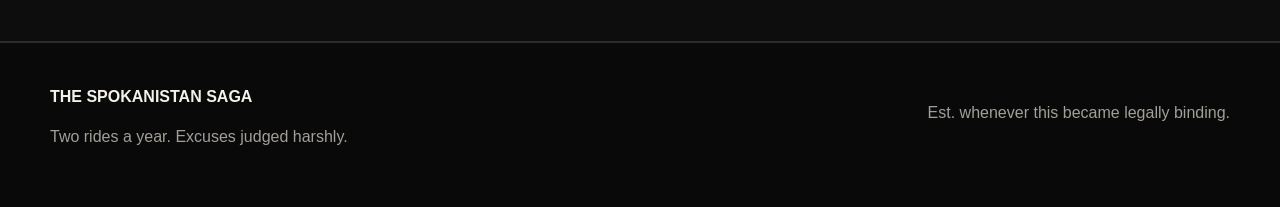
==== commit a42dd5c8: "Add files via upload" ====
--- a/index.html
+++ b/index.html
@@ -19,6 +19,7 @@
       <a href="covenant.html">The Covenant</a>
       <a href="about.html">The Bros</a>
       <a href="game.html">Covenant Run</a>
+      <a href="https://truck.spokanistansaga.com/">Trucker Escape</a>
     </nav>
   </header>
 
@@ -38,9 +39,9 @@
       <div class="section-heading split">
         <div>
           <p class="eyebrow">UP NEXT</p>
-          <h2>THE NEXT RIDE</h2>
+          <h2>THE NEXT BAD IDEA</h2>
         </div>
-        <div class="stamp">COVENANT<br>COMPLIANT</div>
+        <div class="stamp">COVENANT<br>STATUS: EH</div>
       </div>
 
       <div class="next-feature">
@@ -48,24 +49,20 @@
 
         <div class="next-details">
           <div class="ride-brief">
-            <p class="ride-number">2026 • RIDE II</p>
-            <h3>HOUSTON /<br><span>GALVESTON?</span></h3>
-            <p class="muted">Current planning status: invade MAD's house, point the adventure bikes toward Galveston, and maybe ride the ferry because apparently regular roads are no longer enough.</p>
-            <a class="button" href="rides/2026-ride-2.html">See the plan</a>
+            <p class="ride-number">2026 • THE NON-RIDE</p>
+            <h3>HOUSTON →<br><span>GALVESTON</span></h3>
+            <p class="muted">The motorcycles lost. Adulthood won. With only two days available, the epic Texas ride has been downgraded to piling into MAD's Bimmer, storming Galveston for beers and a swim, and loudly replaying the music we grew up on.</p>
+            <a class="button" href="rides/2026-ride-2.html">Witness the downgrade</a>
           </div>
 
           <div class="next-meta">
-            <div class="countdown" data-date="2026-11-15T08:00:00-08:00">
-              <div><strong id="days">---</strong><span>days</span></div>
-              <div><strong id="hours">--</strong><span>hours</span></div>
-              <div><strong id="minutes">--</strong><span>min</span></div>
-            </div>
-
             <dl class="stats">
-              <div><dt>Timing</dt><dd>Mid-November 2026</dd></div>
-              <div><dt>Basecamp</dt><dd>MAD's house, Houston</dd></div>
-              <div><dt>Plan</dt><dd>Adventure ride toward Galveston</dd></div>
-              <div><dt>Possible bonus</dt><dd>Ride the ferry</dd></div>
+              <div><dt>Timing</dt><dd>End of October 2026</dd></div>
+              <div><dt>Transportation</dt><dd>MAD's Bimmer. Tragically.</dd></div>
+              <div><dt>Mission</dt><dd>Galveston beers + swim</dd></div>
+              <div><dt>Soundtrack</dt><dd>The stuff we grew up on</dd></div>
+              <div><dt>Final boss</dt><dd>MAD's pool frogs</dd></div>
+              <div><dt>Motorcycles</dt><dd>Emotionally present</dd></div>
             </dl>
           </div>
         </div>
--- a/style.css
+++ b/style.css
@@ -446,7 +446,7 @@
 }
 .game-hud {
   display: grid;
-  grid-template-columns: repeat(4, 1fr);
+  grid-template-columns: repeat(5, 1fr);
   gap: 1px;
   background: var(--line);
   border-bottom: 1px solid var(--line);
@@ -519,3 +519,225 @@
   .game-help { grid-template-columns: 1fr; }
   .game-control { flex: 1; min-width: 0; }
 }
+
+/* Covenant Run impact feedback */
+.game-stage-wrap.game-hit {
+  animation: game-hit-shake .22s linear 1;
+}
+@keyframes game-hit-shake {
+  0% { transform: translateX(0); }
+  20% { transform: translateX(-8px); }
+  40% { transform: translateX(7px); }
+  60% { transform: translateX(-5px); }
+  80% { transform: translateX(4px); }
+  100% { transform: translateX(0); }
+}
+@media (max-width: 760px) {
+  .game-hud { grid-template-columns: repeat(2, 1fr); }
+}
+
+
+/* Covenant Run Beer Vision + compact mobile layout */
+.game-stage-wrap.game-beer-blur canvas {
+  animation: game-beer-vision 1.65s ease-in-out 1;
+}
+
+@keyframes game-beer-vision {
+  0%   { filter: blur(0) saturate(1); }
+  15%  { filter: blur(3px) saturate(1.25); }
+  42%  { filter: blur(6px) saturate(1.45); }
+  72%  { filter: blur(3px) saturate(1.2); }
+  100% { filter: blur(0) saturate(1); }
+}
+
+/* Keep the game compact on phones BEFORE and DURING play. */
+@media (max-width: 760px) {
+  .game-page {
+    padding: 70px 0 42px;
+  }
+
+  .game-page > .wrap {
+    width: min(calc(100% - 16px), var(--max));
+  }
+
+  /* The big title/intro is useful on desktop but wastes the whole phone screen. */
+  .game-head {
+    display: none;
+  }
+
+  .game-shell {
+    margin-top: 8px;
+  }
+
+  /* One very compact HUD row instead of wrapping to multiple rows. */
+  .game-hud {
+    grid-template-columns: repeat(5, minmax(0, 1fr));
+  }
+
+  .game-hud div {
+    min-width: 0;
+    padding: 6px 2px;
+    text-align: center;
+  }
+
+  .game-hud span {
+    font-size: .43rem;
+    letter-spacing: .02em;
+    white-space: nowrap;
+  }
+
+  .game-hud strong {
+    display: block;
+    margin-top: 1px;
+    font-size: .78rem;
+    white-space: nowrap;
+  }
+
+  /* Give the road a little more vertical room on portrait phones. */
+  #covenant-game {
+    aspect-ratio: 16 / 10;
+  }
+
+  .game-overlay {
+    padding: 8px;
+  }
+
+  .game-panel {
+    width: min(92%, 390px);
+    padding: 12px 14px;
+  }
+
+  .game-panel .eyebrow {
+    margin-bottom: 6px;
+    font-size: .55rem;
+  }
+
+  .game-panel h2 {
+    margin: 0 0 7px;
+    font-size: 1.65rem;
+    line-height: .92;
+  }
+
+  .game-panel p {
+    margin: 0 0 9px;
+    font-size: .77rem;
+    line-height: 1.25;
+  }
+
+  .game-panel .button {
+    padding: 9px 14px;
+    font-size: .68rem;
+  }
+
+  .game-controls {
+    gap: 7px;
+    padding: 6px;
+  }
+
+  .game-control {
+    flex: 1;
+    min-width: 0;
+    padding: 9px 6px;
+    font-size: .78rem;
+  }
+
+  .game-help {
+    grid-template-columns: 1fr 1fr;
+    gap: 12px;
+    margin-top: 14px;
+  }
+
+  .game-help > div {
+    padding-top: 10px;
+  }
+
+  .game-help h3 {
+    font-size: .8rem;
+  }
+
+  .game-help p {
+    font-size: .72rem;
+    line-height: 1.35;
+  }
+}
+
+/* Landscape phones: keep everything on one screen without changing after start. */
+@media (max-width: 900px) and (orientation: landscape) {
+  .site-header {
+    height: 46px;
+    padding: 0 14px;
+  }
+
+  .brand {
+    font-size: .7rem;
+  }
+
+  .game-page {
+    padding: 50px 0 8px;
+  }
+
+  .game-page > .wrap {
+    width: min(calc(100% - 12px), 860px);
+  }
+
+  .game-head,
+  .game-help,
+  .footer {
+    display: none;
+  }
+
+  .game-hud div {
+    padding: 3px 2px;
+  }
+
+  .game-hud span {
+    font-size: .37rem;
+  }
+
+  .game-hud strong {
+    font-size: .67rem;
+  }
+
+  #covenant-game {
+    aspect-ratio: 16 / 7.2;
+  }
+
+  .game-overlay {
+    padding: 5px;
+  }
+
+  .game-panel {
+    width: min(58%, 470px);
+    padding: 8px 12px;
+  }
+
+  .game-panel .eyebrow {
+    display: none;
+  }
+
+  .game-panel h2 {
+    font-size: 1.35rem;
+    margin-bottom: 4px;
+  }
+
+  .game-panel p {
+    font-size: .66rem;
+    line-height: 1.15;
+    margin-bottom: 6px;
+  }
+
+  .game-panel .button {
+    padding: 6px 11px;
+    font-size: .6rem;
+  }
+
+  .game-controls {
+    padding: 3px 5px;
+    gap: 5px;
+  }
+
+  .game-control {
+    padding: 5px;
+    font-size: .68rem;
+  }
+}
